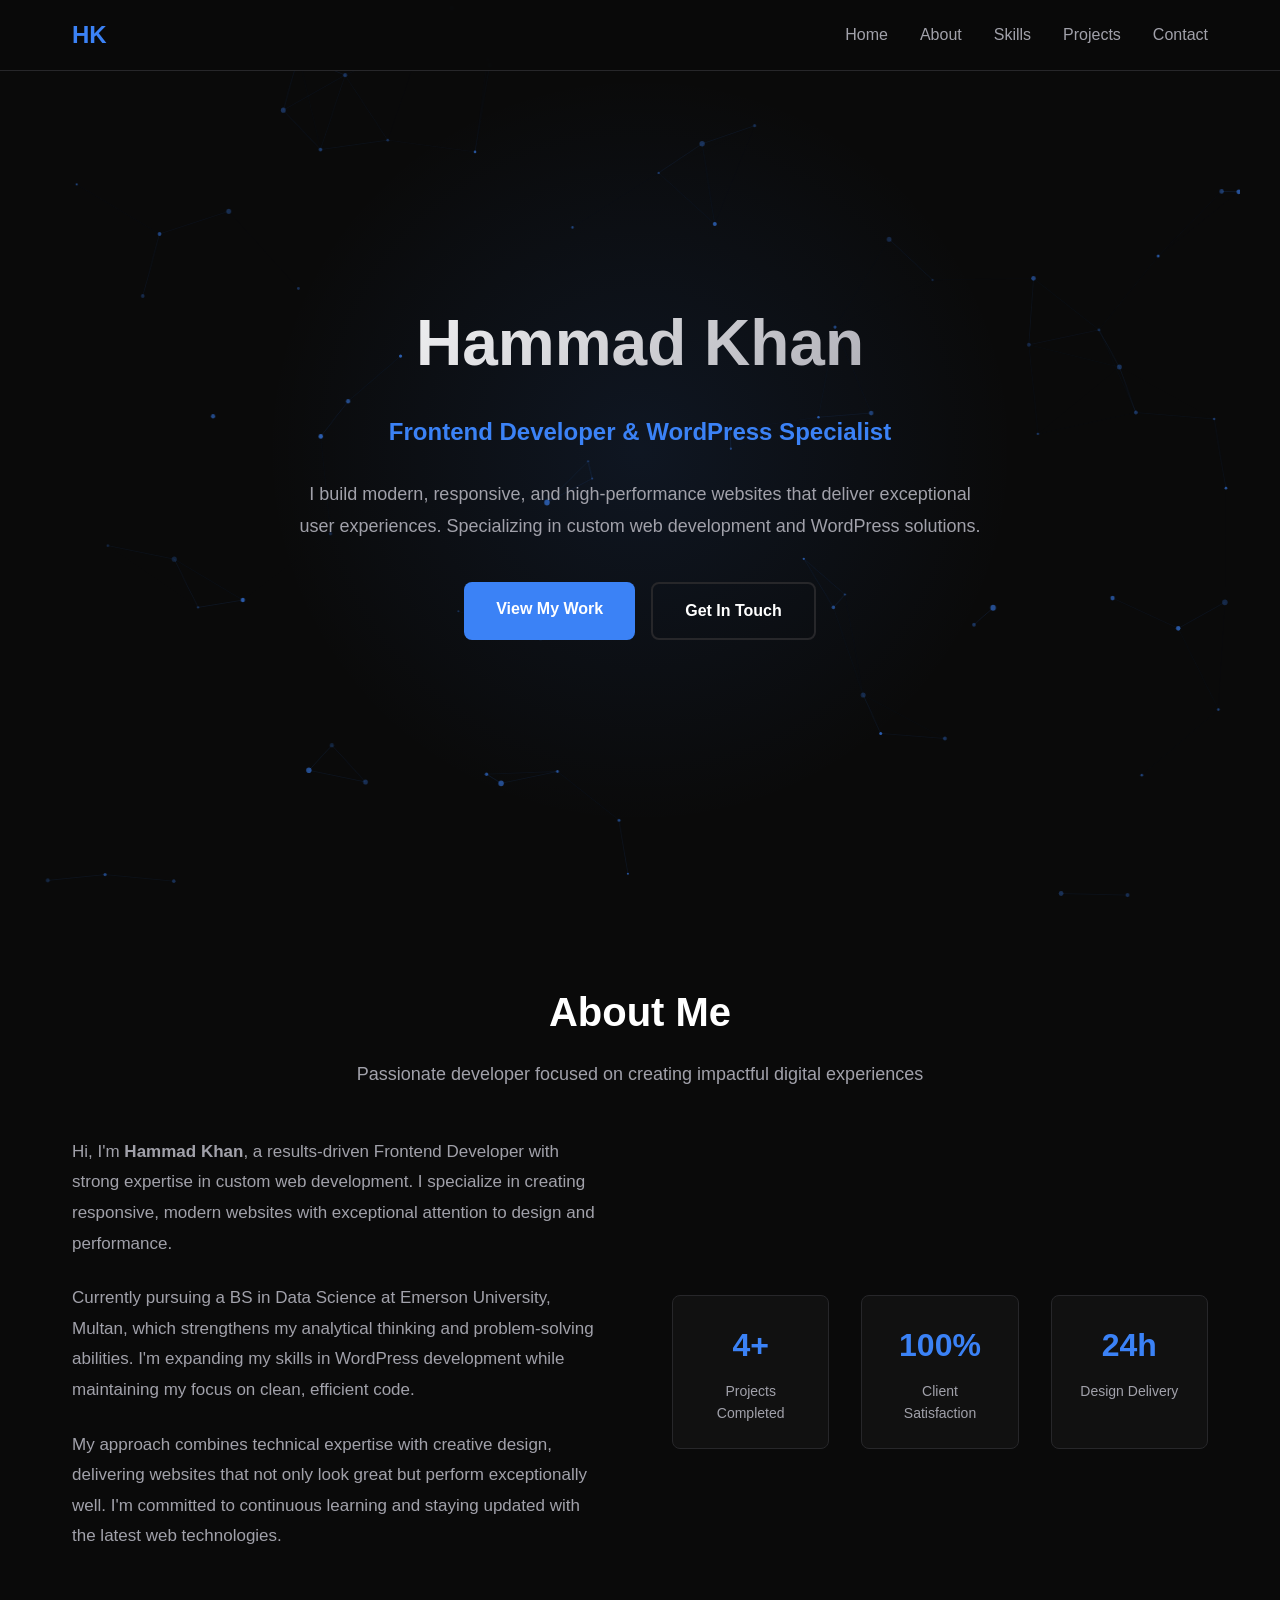
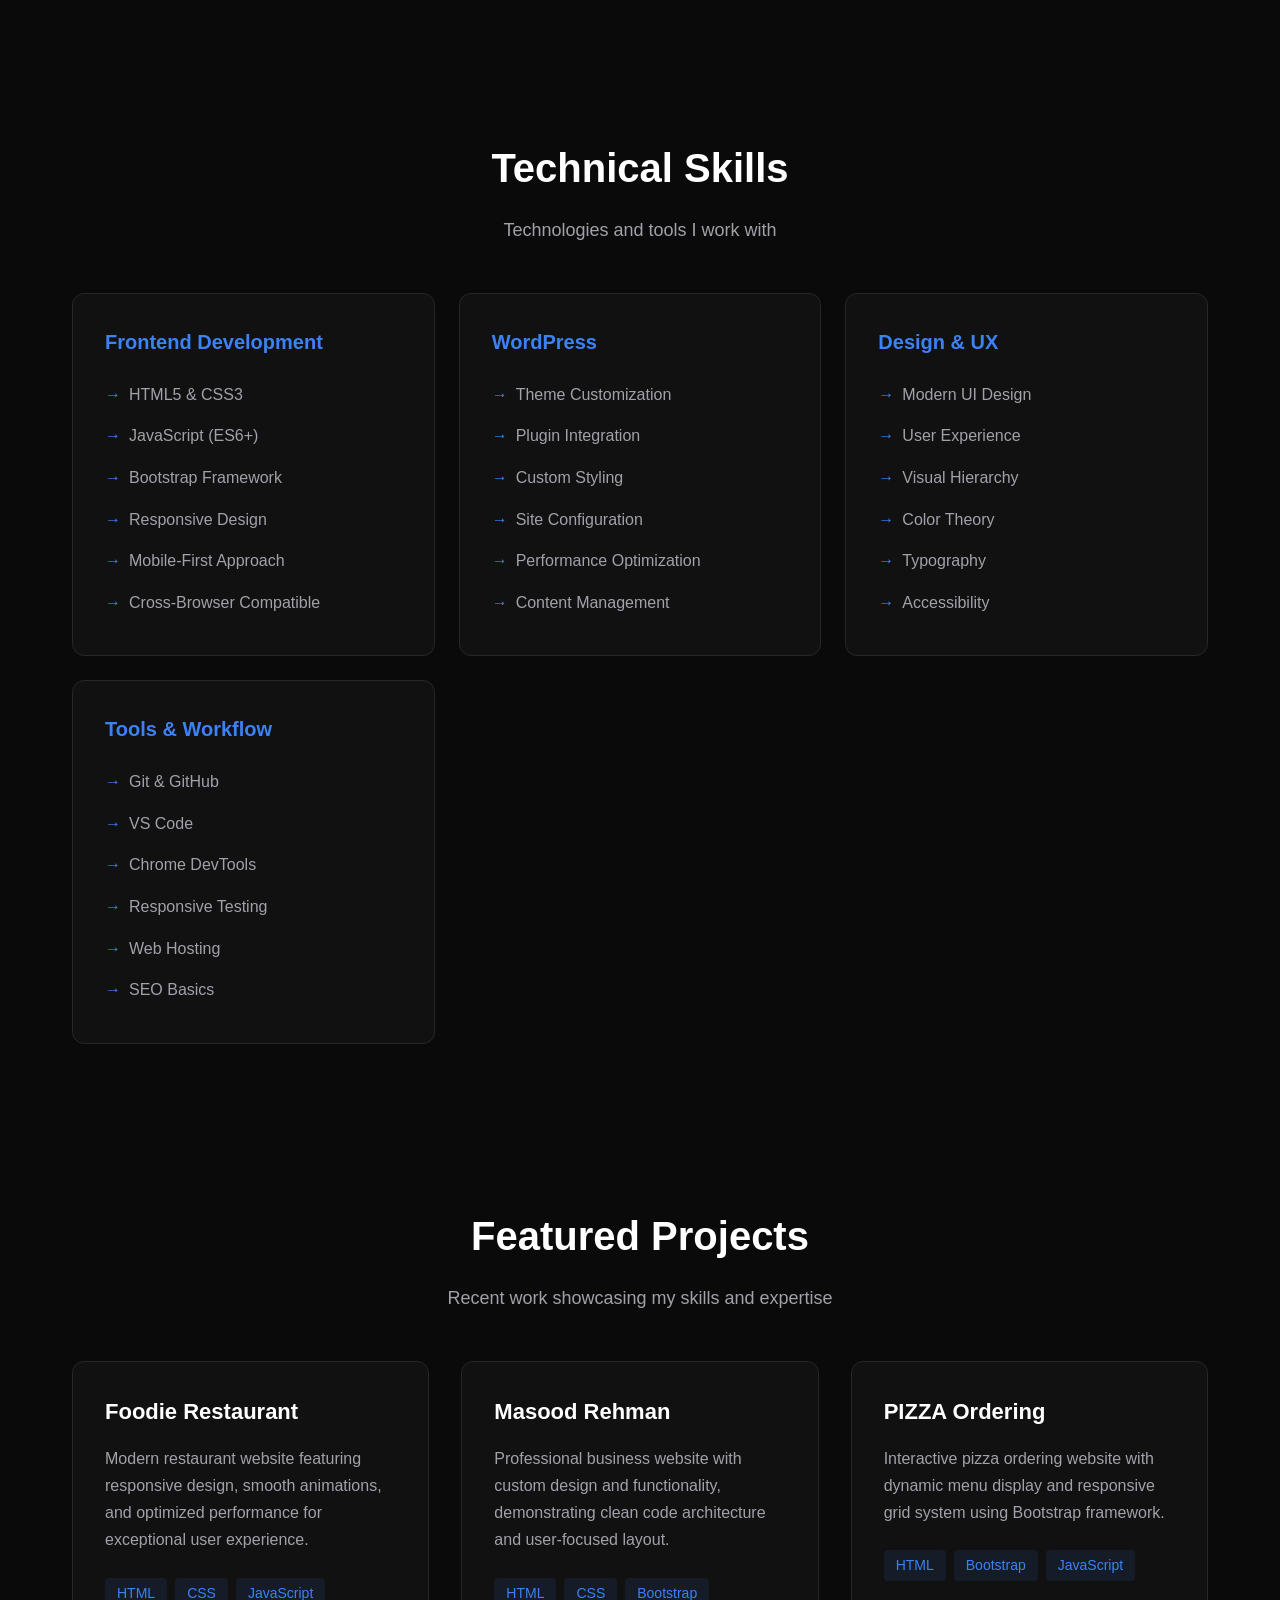
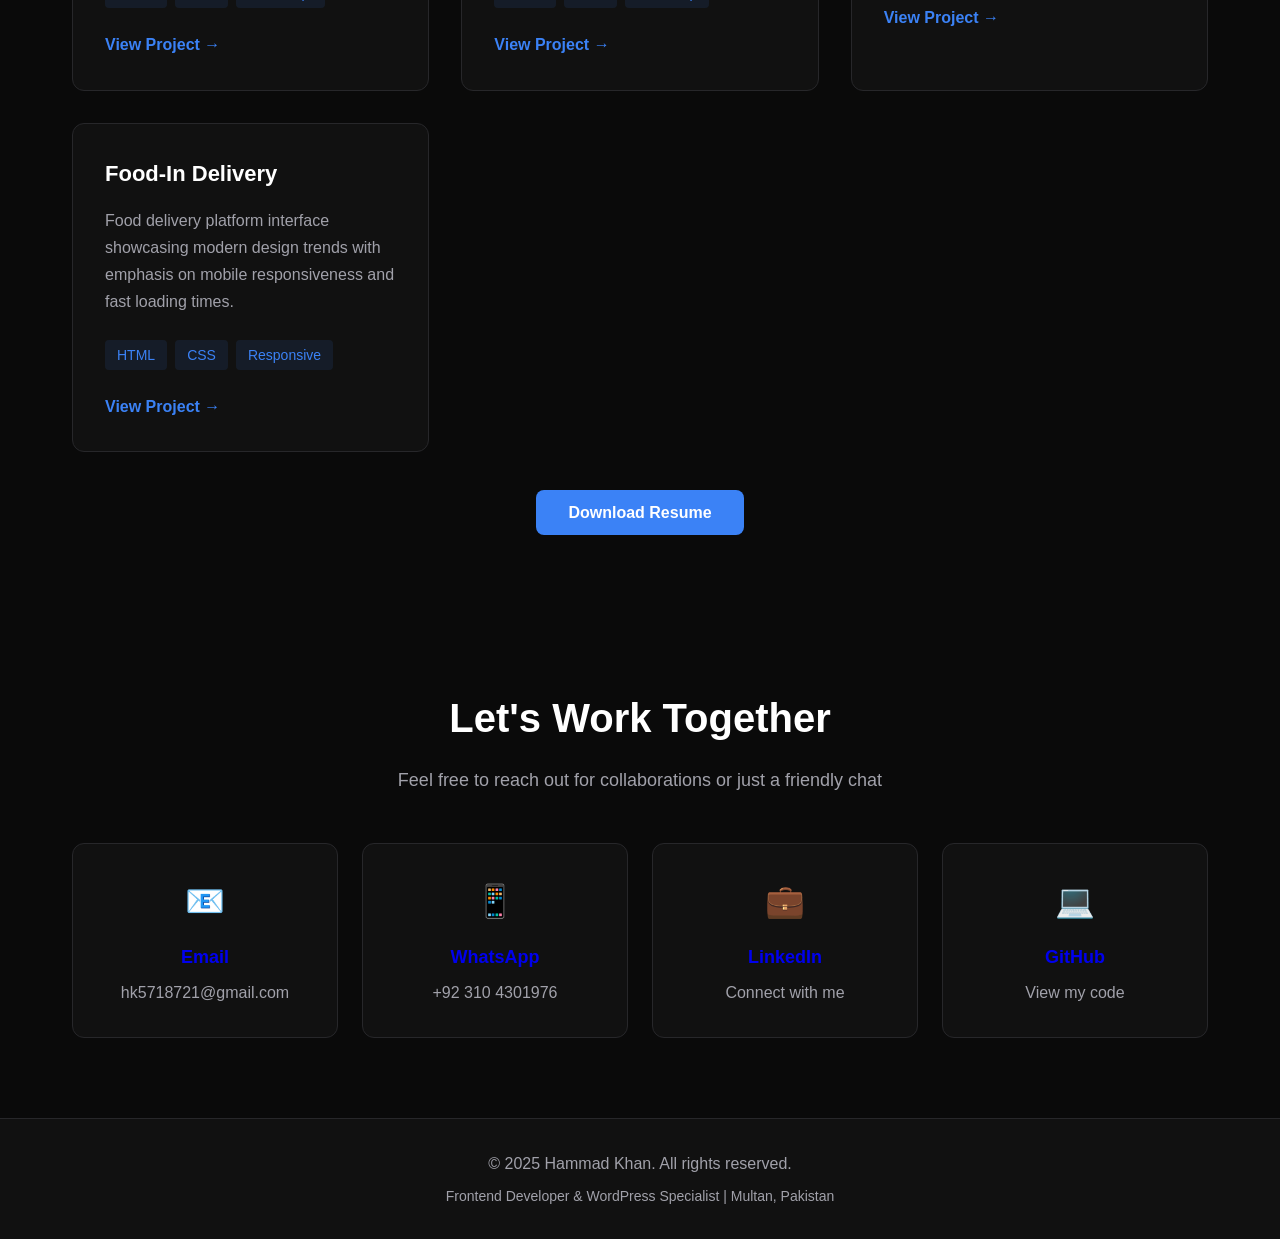
==== index.html @ 260583f4 "Add files via upload" ====
<!DOCTYPE html>
<html lang="en">
<head>
    <meta charset="UTF-8">
    <meta name="viewport" content="width=device-width, initial-scale=1.0">
    <title>Hammad Khan - Frontend Developer & WordPress Specialist</title>
    <style>
        * {
            margin: 0;
            padding: 0;
            box-sizing: border-box;
        }

        :root {
            --bg-dark: #0a0a0a;
            --bg-card: #111111;
            --bg-hover: #1a1a1a;
            --accent: #3b82f6;
            --accent-hover: #2563eb;
            --text-primary: #ffffff;
            --text-secondary: #a1a1aa;
            --border: #27272a;
        }

        body {
            font-family: -apple-system, BlinkMacSystemFont, 'Segoe UI', Roboto, 'Helvetica Neue', Arial, sans-serif;
            background: var(--bg-dark);
            color: var(--text-primary);
            line-height: 1.6;
            overflow-x: hidden;
        }

        /* Navigation */
        nav {
            position: fixed;
            top: 0;
            width: 100%;
            background: rgba(10, 10, 10, 0.95);
            backdrop-filter: blur(10px);
            border-bottom: 1px solid var(--border);
            padding: 1rem 0;
            z-index: 1000;
        }

        nav .container {
            max-width: 1200px;
            margin: 0 auto;
            padding: 0 2rem;
            display: flex;
            justify-content: space-between;
            align-items: center;
        }

        nav .logo {
            font-size: 1.5rem;
            font-weight: 700;
            color: var(--accent);
        }

        nav ul {
            display: flex;
            list-style: none;
            gap: 2rem;
        }

        nav ul li a {
            color: var(--text-secondary);
            text-decoration: none;
            font-weight: 500;
            transition: color 0.3s;
        }

        nav ul li a:hover {
            color: var(--text-primary);
        }

        .mobile-menu {
            display: none;
            font-size: 1.5rem;
            cursor: pointer;
            color: var(--text-primary);
        }

        /* Hero Section */
        .hero {
            min-height: 100vh;
            display: flex;
            align-items: center;
            justify-content: center;
            padding: 6rem 2rem 4rem;
            position: relative;
            overflow: hidden;
        }

        .hero::before {
            content: '';
            position: absolute;
            top: 0;
            left: 0;
            width: 100%;
            height: 100%;
            background: radial-gradient(circle at 50% 50%, rgba(59, 130, 246, 0.1) 0%, transparent 50%);
            pointer-events: none;
        }

        /* Particles Canvas */
        #particles-canvas {
            position: absolute;
            top: 0;
            left: 0;
            width: 100%;
            height: 100%;
            pointer-events: none;
        }

        .hero-content {
            max-width: 1200px;
            margin: 0 auto;
            text-align: center;
            position: relative;
            z-index: 1;
        }

        .hero h1 {
            font-size: 4rem;
            font-weight: 700;
            margin-bottom: 1rem;
            background: linear-gradient(135deg, #ffffff 0%, #a1a1aa 100%);
            -webkit-background-clip: text;
            -webkit-text-fill-color: transparent;
            background-clip: text;
        }

        .hero .title {
            font-size: 1.5rem;
            color: var(--accent);
            margin-bottom: 1.5rem;
            font-weight: 600;
        }

        .hero p {
            font-size: 1.125rem;
            color: var(--text-secondary);
            max-width: 700px;
            margin: 0 auto 2.5rem;
            line-height: 1.8;
        }

        .cta-buttons {
            display: flex;
            gap: 1rem;
            justify-content: center;
            flex-wrap: wrap;
        }

        .btn {
            padding: 0.875rem 2rem;
            border-radius: 0.5rem;
            font-weight: 600;
            text-decoration: none;
            transition: all 0.3s;
            cursor: pointer;
            border: none;
            font-size: 1rem;
        }

        .btn-primary {
            background: var(--accent);
            color: white;
        }

        .btn-primary:hover {
            background: var(--accent-hover);
            transform: translateY(-2px);
        }

        .btn-secondary {
            background: transparent;
            color: var(--text-primary);
            border: 2px solid var(--border);
        }

        .btn-secondary:hover {
            border-color: var(--accent);
            color: var(--accent);
        }

        /* Section Styles */
        section {
            padding: 5rem 2rem;
            max-width: 1200px;
            margin: 0 auto;
        }

        .section-title {
            font-size: 2.5rem;
            font-weight: 700;
            margin-bottom: 1rem;
            text-align: center;
        }

        .section-subtitle {
            color: var(--text-secondary);
            text-align: center;
            margin-bottom: 3rem;
            font-size: 1.125rem;
        }

        /* About Section */
        .about-content {
            display: grid;
            grid-template-columns: 1fr 1fr;
            gap: 4rem;
            align-items: center;
        }

        .about-text p {
            color: var(--text-secondary);
            margin-bottom: 1.5rem;
            font-size: 1.0625rem;
            line-height: 1.8;
        }

        .stats {
            display: grid;
            grid-template-columns: repeat(3, 1fr);
            gap: 2rem;
            margin-top: 2rem;
        }

        .stat-item {
            text-align: center;
            padding: 1.5rem;
            background: var(--bg-card);
            border: 1px solid var(--border);
            border-radius: 0.5rem;
        }

        .stat-item h3 {
            font-size: 2rem;
            color: var(--accent);
            margin-bottom: 0.5rem;
        }

        .stat-item p {
            color: var(--text-secondary);
            font-size: 0.875rem;
        }

        /* Skills Section */
        .skills-grid {
            display: grid;
            grid-template-columns: repeat(auto-fit, minmax(280px, 1fr));
            gap: 1.5rem;
        }

        .skill-card {
            background: var(--bg-card);
            border: 1px solid var(--border);
            border-radius: 0.75rem;
            padding: 2rem;
            transition: all 0.3s;
        }

        .skill-card:hover {
            border-color: var(--accent);
            transform: translateY(-5px);
        }

        .skill-card h3 {
            font-size: 1.25rem;
            margin-bottom: 1rem;
            color: var(--accent);
        }

        .skill-card ul {
            list-style: none;
        }

        .skill-card ul li {
            color: var(--text-secondary);
            padding: 0.5rem 0;
            padding-left: 1.5rem;
            position: relative;
        }

        .skill-card ul li::before {
            content: "→";
            position: absolute;
            left: 0;
            color: var(--accent);
        }

        /* Projects Section */
        .projects-grid {
            display: grid;
            grid-template-columns: repeat(auto-fit, minmax(320px, 1fr));
            gap: 2rem;
        }

        .project-card {
            background: var(--bg-card);
            border: 1px solid var(--border);
            border-radius: 0.75rem;
            overflow: hidden;
            transition: all 0.3s;
        }

        .project-card:hover {
            border-color: var(--accent);
            transform: translateY(-5px);
        }

        .project-content {
            padding: 2rem;
        }

        .project-card h3 {
            font-size: 1.375rem;
            margin-bottom: 1rem;
            color: var(--text-primary);
        }

        .project-card p {
            color: var(--text-secondary);
            margin-bottom: 1.5rem;
            line-height: 1.7;
        }

        .project-tags {
            display: flex;
            flex-wrap: wrap;
            gap: 0.5rem;
            margin-bottom: 1.5rem;
        }

        .tag {
            background: rgba(59, 130, 246, 0.1);
            color: var(--accent);
            padding: 0.25rem 0.75rem;
            border-radius: 0.25rem;
            font-size: 0.875rem;
        }

        .project-link {
            display: inline-flex;
            align-items: center;
            gap: 0.5rem;
            color: var(--accent);
            text-decoration: none;
            font-weight: 600;
            transition: gap 0.3s;
        }

        .project-link:hover {
            gap: 0.75rem;
        }

        /* Contact Section */
        .contact-grid {
            display: grid;
            grid-template-columns: repeat(auto-fit, minmax(250px, 1fr));
            gap: 1.5rem;
            margin-top: 3rem;
        }

        .contact-card {
            background: var(--bg-card);
            border: 1px solid var(--border);
            border-radius: 0.75rem;
            padding: 2rem;
            text-align: center;
            transition: all 0.3s;
        }

        .contact-card:hover {
            border-color: var(--accent);
            transform: translateY(-5px);
        }

        .contact-icon {
            font-size: 2rem;
            margin-bottom: 1rem;
        }

        .contact-card h3 {
            font-size: 1.125rem;
            margin-bottom: 0.5rem;
        }

        .contact-card a {
            color: var(--text-secondary);
            text-decoration: none;
            transition: color 0.3s;
        }

        .contact-card a:hover {
            color: var(--accent);
        }

        /* Footer */
        footer {
            background: var(--bg-card);
            border-top: 1px solid var(--border);
            padding: 2rem;
            text-align: center;
            color: var(--text-secondary);
        }

        /* Responsive */
        @media (max-width: 768px) {
            .hero h1 {
                font-size: 2.5rem;
            }

            .hero .title {
                font-size: 1.25rem;
            }

            .hero p {
                font-size: 1rem;
            }

            nav ul {
                display: none;
            }

            .mobile-menu {
                display: block;
            }

            nav ul.show {
                display: flex;
                flex-direction: column;
                position: absolute;
                top: 100%;
                left: 0;
                width: 100%;
                background: var(--bg-card);
                border-bottom: 1px solid var(--border);
                padding: 1rem 0;
            }

            .about-content {
                grid-template-columns: 1fr;
            }

            .stats {
                grid-template-columns: 1fr;
            }

            .section-title {
                font-size: 2rem;
            }
        }

        /* Scroll animations */
        .fade-in {
            opacity: 0;
            transform: translateY(20px);
            transition: all 0.6s ease-out;
        }

        .fade-in.visible {
            opacity: 1;
            transform: translateY(0);
        }
    </style>
</head>
<body>
    <!-- Navigation -->
    <nav>
        <div class="container">
            <div class="logo">HK</div>
            <ul id="navMenu">
                <li><a href="#home">Home</a></li>
                <li><a href="#about">About</a></li>
                <li><a href="#skills">Skills</a></li>
                <li><a href="#projects">Projects</a></li>
                <li><a href="#contact">Contact</a></li>
            </ul>
            <div class="mobile-menu" onclick="toggleMenu()">☰</div>
        </div>
    </nav>

    <!-- Hero Section -->
    <section class="hero" id="home">
        <canvas id="particles-canvas"></canvas>
        <div class="hero-content">
            <h1>Hammad Khan</h1>
            <p class="title">Frontend Developer & WordPress Specialist</p>
            <p>
                I build modern, responsive, and high-performance websites that deliver 
                exceptional user experiences. Specializing in custom web development 
                and WordPress solutions.
            </p>
            <div class="cta-buttons">
                <a href="#projects" class="btn btn-primary">View My Work</a>
                <a href="#contact" class="btn btn-secondary">Get In Touch</a>
            </div>
        </div>
    </section>

    <!-- About Section -->
    <section id="about">
        <h2 class="section-title">About Me</h2>
        <p class="section-subtitle">Passionate developer focused on creating impactful digital experiences</p>
        
        <div class="about-content fade-in">
            <div class="about-text">
                <p>
                    Hi, I'm <strong>Hammad Khan</strong>, a results-driven Frontend Developer with 
                    strong expertise in custom web development. I specialize in creating responsive, 
                    modern websites with exceptional attention to design and performance.
                </p>
                <p>
                    Currently pursuing a BS in Data Science at Emerson University, Multan, which 
                    strengthens my analytical thinking and problem-solving abilities. I'm expanding 
                    my skills in WordPress development while maintaining my focus on clean, efficient code.
                </p>
                <p>
                    My approach combines technical expertise with creative design, delivering websites 
                    that not only look great but perform exceptionally well. I'm committed to continuous 
                    learning and staying updated with the latest web technologies.
                </p>
            </div>
            <div class="stats">
                <div class="stat-item">
                    <h3>4+</h3>
                    <p>Projects Completed</p>
                </div>
                <div class="stat-item">
                    <h3>100%</h3>
                    <p>Client Satisfaction</p>
                </div>
                <div class="stat-item">
                    <h3>24h</h3>
                    <p>Design Delivery</p>
                </div>
            </div>
        </div>
    </section>

    <!-- Skills Section -->
    <section id="skills">
        <h2 class="section-title">Technical Skills</h2>
        <p class="section-subtitle">Technologies and tools I work with</p>
        
        <div class="skills-grid fade-in">
            <div class="skill-card">
                <h3>Frontend Development</h3>
                <ul>
                    <li>HTML5 & CSS3</li>
                    <li>JavaScript (ES6+)</li>
                    <li>Bootstrap Framework</li>
                    <li>Responsive Design</li>
                    <li>Mobile-First Approach</li>
                    <li>Cross-Browser Compatible</li>
                </ul>
            </div>

            <div class="skill-card">
                <h3>WordPress</h3>
                <ul>
                    <li>Theme Customization</li>
                    <li>Plugin Integration</li>
                    <li>Custom Styling</li>
                    <li>Site Configuration</li>
                    <li>Performance Optimization</li>
                    <li>Content Management</li>
                </ul>
            </div>

            <div class="skill-card">
                <h3>Design & UX</h3>
                <ul>
                    <li>Modern UI Design</li>
                    <li>User Experience</li>
                    <li>Visual Hierarchy</li>
                    <li>Color Theory</li>
                    <li>Typography</li>
                    <li>Accessibility</li>
                </ul>
            </div>

            <div class="skill-card">
                <h3>Tools & Workflow</h3>
                <ul>
                    <li>Git & GitHub</li>
                    <li>VS Code</li>
                    <li>Chrome DevTools</li>
                    <li>Responsive Testing</li>
                    <li>Web Hosting</li>
                    <li>SEO Basics</li>
                </ul>
            </div>
        </div>
    </section>

    <!-- Projects Section -->
    <section id="projects">
        <h2 class="section-title">Featured Projects</h2>
        <p class="section-subtitle">Recent work showcasing my skills and expertise</p>
        
        <div class="projects-grid fade-in">
            <div class="project-card">
                <div class="project-content">
                    <h3>Foodie Restaurant</h3>
                    <p>
                        Modern restaurant website featuring responsive design, smooth animations, 
                        and optimized performance for exceptional user experience.
                    </p>
                    <div class="project-tags">
                        <span class="tag">HTML</span>
                        <span class="tag">CSS</span>
                        <span class="tag">JavaScript</span>
                    </div>
                    <a href="https://hammadkhan-hub.github.io/Foodie/" target="_blank" class="project-link">
                        View Project →
                    </a>
                </div>
            </div>

            <div class="project-card">
                <div class="project-content">
                    <h3>Masood Rehman</h3>
                    <p>
                        Professional business website with custom design and functionality, 
                        demonstrating clean code architecture and user-focused layout.
                    </p>
                    <div class="project-tags">
                        <span class="tag">HTML</span>
                        <span class="tag">CSS</span>
                        <span class="tag">Bootstrap</span>
                    </div>
                    <a href="http://masoodrehman.site/" target="_blank" class="project-link">
                        View Project →
                    </a>
                </div>
            </div>

            <div class="project-card">
                <div class="project-content">
                    <h3>PIZZA Ordering</h3>
                    <p>
                        Interactive pizza ordering website with dynamic menu display and 
                        responsive grid system using Bootstrap framework.
                    </p>
                    <div class="project-tags">
                        <span class="tag">HTML</span>
                        <span class="tag">Bootstrap</span>
                        <span class="tag">JavaScript</span>
                    </div>
                    <a href="https://hammadkhan-hub.github.io/PIZZA/" target="_blank" class="project-link">
                        View Project →
                    </a>
                </div>
            </div>

            <div class="project-card">
                <div class="project-content">
                    <h3>Food-In Delivery</h3>
                    <p>
                        Food delivery platform interface showcasing modern design trends with 
                        emphasis on mobile responsiveness and fast loading times.
                    </p>
                    <div class="project-tags">
                        <span class="tag">HTML</span>
                        <span class="tag">CSS</span>
                        <span class="tag">Responsive</span>
                    </div>
                    <a href="https://hammadkhan-hub.github.io/Food-In/" target="_blank" class="project-link">
                        View Project →
                    </a>
                </div>
            </div>
        </div>

        <div style="text-align: center; margin-top: 3rem;">
            <a href="RESUME (1).pdf" download class="btn btn-primary">Download Resume</a>
        </div>
    </section>

    <!-- Contact Section -->
    <section id="contact">
        <h2 class="section-title">Let's Work Together</h2>
        <p class="section-subtitle">Feel free to reach out for collaborations or just a friendly chat</p>
        
        <div class="contact-grid fade-in">
            <a href="https://mail.google.com/mail/?view=cm&fs=1&to=hk5718721@gmail.com" target="_blank" style="text-decoration: none;">
                <div class="contact-card">
                    <div class="contact-icon">📧</div>
                    <h3>Email</h3>
                    <span style="color: var(--text-secondary);">hk5718721@gmail.com</span>
                </div>
            </a>

            <a href="https://wa.me/923104301976" target="_blank" style="text-decoration: none;">
                <div class="contact-card">
                    <div class="contact-icon">📱</div>
                    <h3>WhatsApp</h3>
                    <span style="color: var(--text-secondary);">+92 310 4301976</span>
                </div>
            </a>

            <a href="https://www.linkedin.com/in/hammad-khan-9062792b7/" target="_blank" style="text-decoration: none;">
                <div class="contact-card">
                    <div class="contact-icon">💼</div>
                    <h3>LinkedIn</h3>
                    <span style="color: var(--text-secondary);">Connect with me</span>
                </div>
            </a>

            <a href="https://github.com/HammadKhan-hub" target="_blank" style="text-decoration: none;">
                <div class="contact-card">
                    <div class="contact-icon">💻</div>
                    <h3>GitHub</h3>
                    <span style="color: var(--text-secondary);">View my code</span>
                </div>
            </a>
        </div>
    </section>

    <!-- Footer -->
    <footer>
        <p>&copy; 2025 Hammad Khan. All rights reserved.</p>
        <p style="margin-top: 0.5rem; font-size: 0.875rem;">
            Frontend Developer & WordPress Specialist | Multan, Pakistan
        </p>
    </footer>

    <script>
        // Particle System
        const canvas = document.getElementById('particles-canvas');
        const ctx = canvas.getContext('2d');
        
        canvas.width = window.innerWidth;
        canvas.height = window.innerHeight;

        let particles = [];
        const particleCount = 80;

        class Particle {
            constructor() {
                this.x = Math.random() * canvas.width;
                this.y = Math.random() * canvas.height;
                this.size = Math.random() * 2 + 1;
                this.speedX = (Math.random() - 0.5) * 0.5;
                this.speedY = (Math.random() - 0.5) * 0.5;
                this.opacity = Math.random() * 0.5 + 0.2;
            }

            update() {
                this.x += this.speedX;
                this.y += this.speedY;

                if (this.x > canvas.width) this.x = 0;
                if (this.x < 0) this.x = canvas.width;
                if (this.y > canvas.height) this.y = 0;
                if (this.y < 0) this.y = canvas.height;
            }

            draw() {
                ctx.fillStyle = `rgba(59, 130, 246, ${this.opacity})`;
                ctx.beginPath();
                ctx.arc(this.x, this.y, this.size, 0, Math.PI * 2);
                ctx.fill();
            }
        }

        function init() {
            particles = [];
            for (let i = 0; i < particleCount; i++) {
                particles.push(new Particle());
            }
        }

        function connectParticles() {
            for (let i = 0; i < particles.length; i++) {
                for (let j = i + 1; j < particles.length; j++) {
                    const dx = particles[i].x - particles[j].x;
                    const dy = particles[i].y - particles[j].y;
                    const distance = Math.sqrt(dx * dx + dy * dy);

                    if (distance < 120) {
                        ctx.strokeStyle = `rgba(59, 130, 246, ${0.15 * (1 - distance / 120)})`;
                        ctx.lineWidth = 1;
                        ctx.beginPath();
                        ctx.moveTo(particles[i].x, particles[i].y);
                        ctx.lineTo(particles[j].x, particles[j].y);
                        ctx.stroke();
                    }
                }
            }
        }

        function animate() {
            ctx.clearRect(0, 0, canvas.width, canvas.height);
            
            particles.forEach(particle => {
                particle.update();
                particle.draw();
            });

            connectParticles();
            requestAnimationFrame(animate);
        }

        init();
        animate();

        window.addEventListener('resize', () => {
            canvas.width = window.innerWidth;
            canvas.height = window.innerHeight;
            init();
        });

        // Mobile menu toggle
        function toggleMenu() {
            document.getElementById('navMenu').classList.toggle('show');
        }

        // Smooth scroll
        document.querySelectorAll('a[href^="#"]').forEach(anchor => {
            anchor.addEventListener('click', function (e) {
                e.preventDefault();
                const target = document.querySelector(this.getAttribute('href'));
                if (target) {
                    target.scrollIntoView({ behavior: 'smooth', block: 'start' });
                    document.getElementById('navMenu').classList.remove('show');
                }
            });
        });

        // Scroll animations
        const observerOptions = {
            threshold: 0.1,
            rootMargin: '0px 0px -50px 0px'
        };

        const observer = new IntersectionObserver((entries) => {
            entries.forEach(entry => {
                if (entry.isIntersecting) {
                    entry.target.classList.add('visible');
                }
            });
        }, observerOptions);

        document.querySelectorAll('.fade-in').forEach(el => observer.observe(el));

        // Active nav link
        window.addEventListener('scroll', () => {
            let current = '';
            const sections = document.querySelectorAll('section');
            
            sections.forEach(section => {
                const sectionTop = section.offsetTop;
                if (scrollY >= sectionTop - 100) {
                    current = section.getAttribute('id');
                }
            });

            document.querySelectorAll('nav a').forEach(link => {
                link.classList.remove('active');
                if (link.getAttribute('href') === `#${current}`) {
                    link.classList.add('active');
                }
            });
        });
    </script>
</body>
</html>
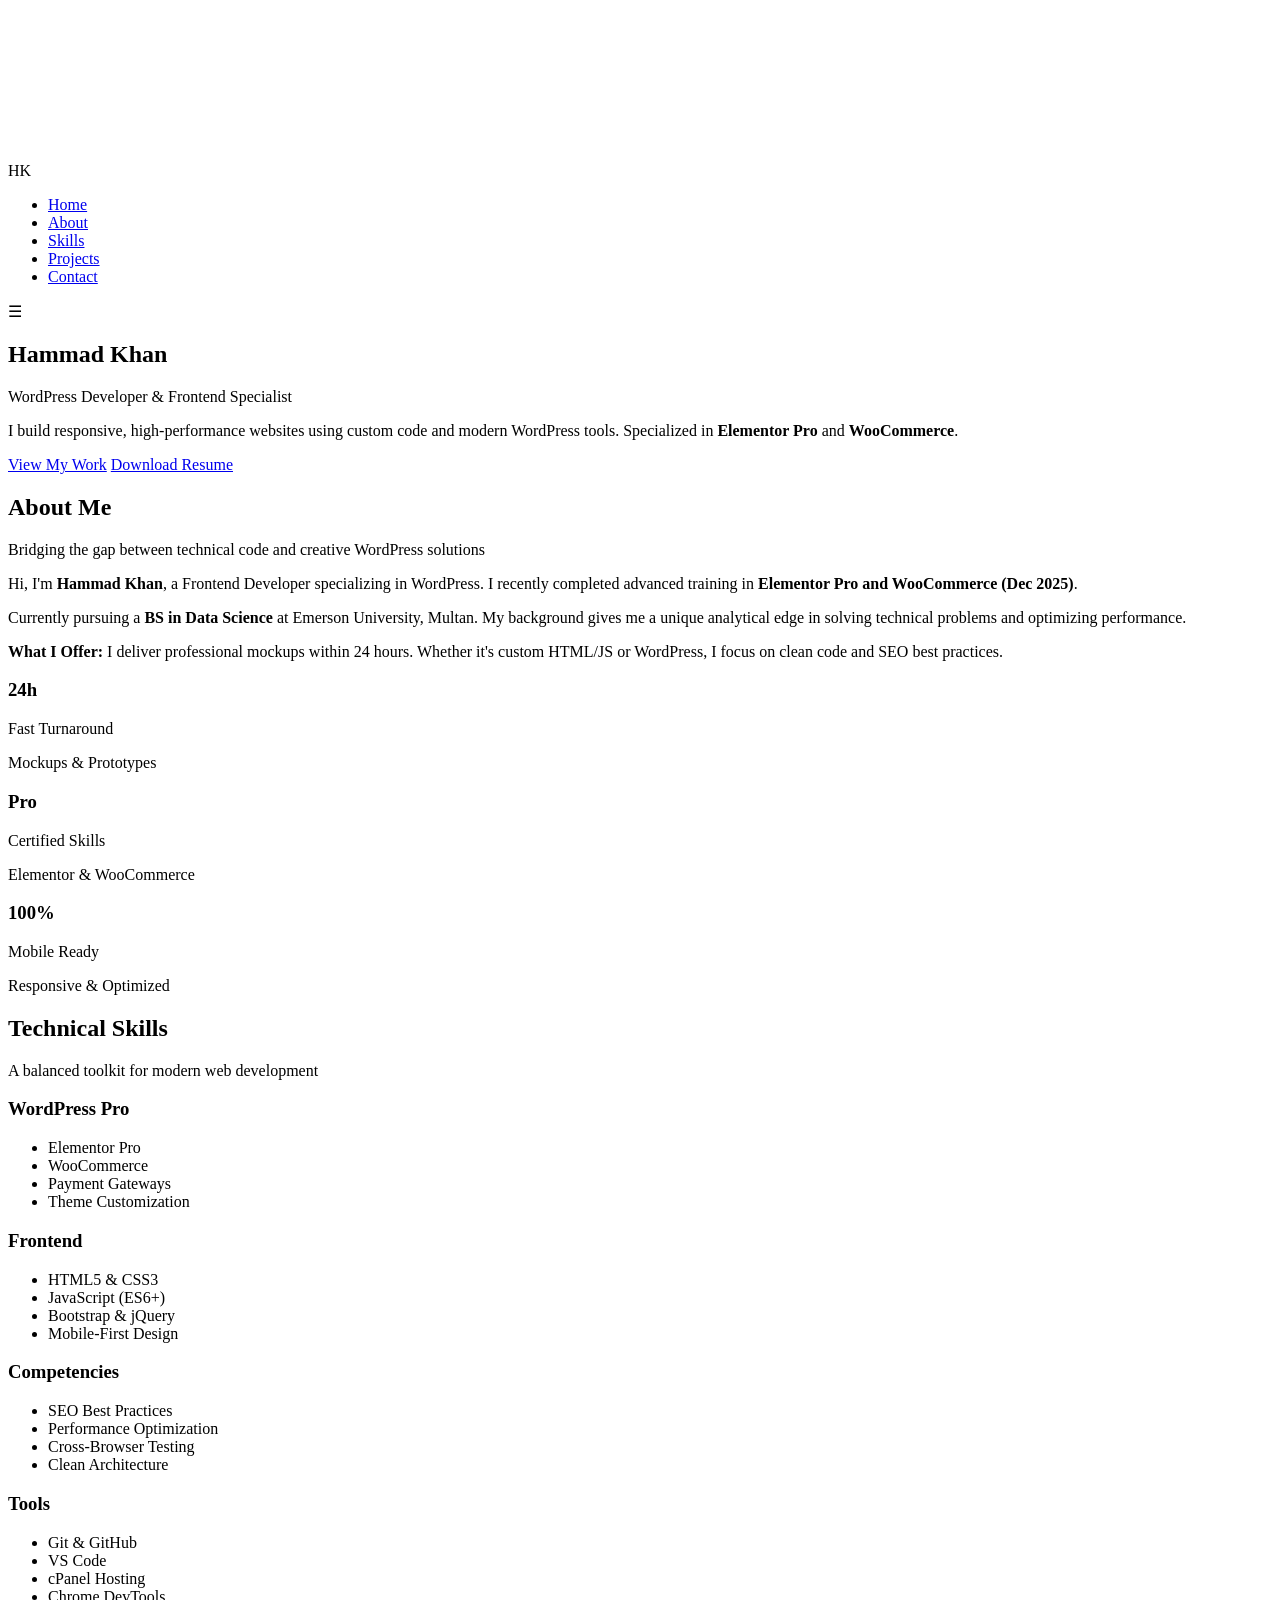
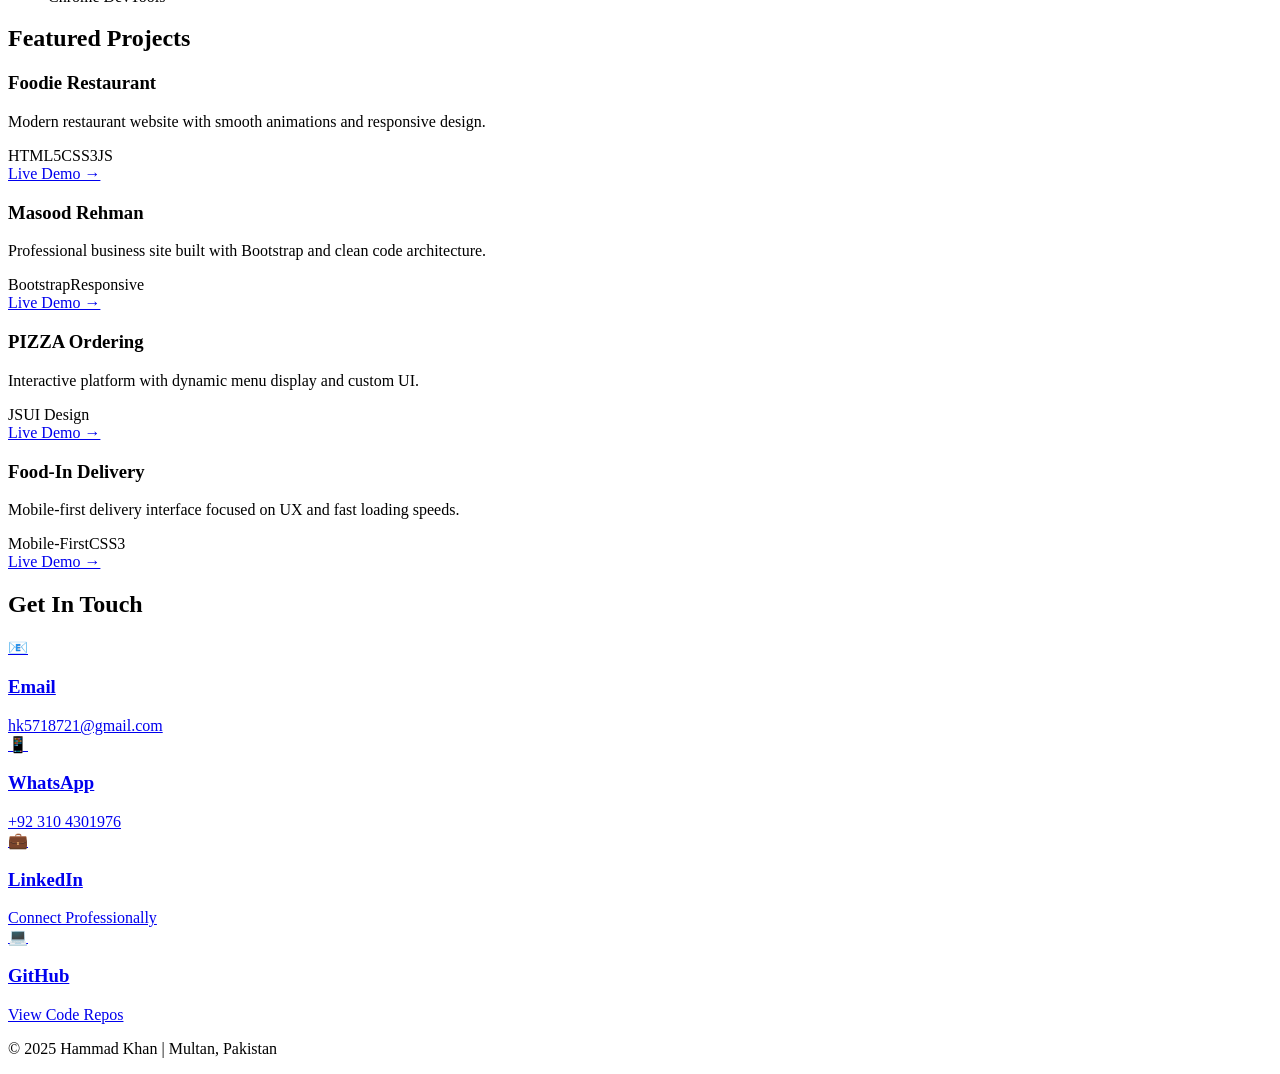
==== commit 249aacf4: "Update index.html" ====
--- a/index.html
+++ b/index.html
@@ -3,472 +3,12 @@
 <head>
     <meta charset="UTF-8">
     <meta name="viewport" content="width=device-width, initial-scale=1.0">
-    <title>Hammad Khan - Frontend Developer & WordPress Specialist</title>
-    <style>
-        * {
-            margin: 0;
-            padding: 0;
-            box-sizing: border-box;
-        }
-
-        :root {
-            --bg-dark: #0a0a0a;
-            --bg-card: #111111;
-            --bg-hover: #1a1a1a;
-            --accent: #3b82f6;
-            --accent-hover: #2563eb;
-            --text-primary: #ffffff;
-            --text-secondary: #a1a1aa;
-            --border: #27272a;
-        }
-
-        body {
-            font-family: -apple-system, BlinkMacSystemFont, 'Segoe UI', Roboto, 'Helvetica Neue', Arial, sans-serif;
-            background: var(--bg-dark);
-            color: var(--text-primary);
-            line-height: 1.6;
-            overflow-x: hidden;
-        }
-
-        /* Navigation */
-        nav {
-            position: fixed;
-            top: 0;
-            width: 100%;
-            background: rgba(10, 10, 10, 0.95);
-            backdrop-filter: blur(10px);
-            border-bottom: 1px solid var(--border);
-            padding: 1rem 0;
-            z-index: 1000;
-        }
-
-        nav .container {
-            max-width: 1200px;
-            margin: 0 auto;
-            padding: 0 2rem;
-            display: flex;
-            justify-content: space-between;
-            align-items: center;
-        }
-
-        nav .logo {
-            font-size: 1.5rem;
-            font-weight: 700;
-            color: var(--accent);
-        }
-
-        nav ul {
-            display: flex;
-            list-style: none;
-            gap: 2rem;
-        }
-
-        nav ul li a {
-            color: var(--text-secondary);
-            text-decoration: none;
-            font-weight: 500;
-            transition: color 0.3s;
-        }
-
-        nav ul li a:hover {
-            color: var(--text-primary);
-        }
-
-        .mobile-menu {
-            display: none;
-            font-size: 1.5rem;
-            cursor: pointer;
-            color: var(--text-primary);
-        }
-
-        /* Hero Section */
-        .hero {
-            min-height: 100vh;
-            display: flex;
-            align-items: center;
-            justify-content: center;
-            padding: 6rem 2rem 4rem;
-            position: relative;
-            overflow: hidden;
-        }
-
-        .hero::before {
-            content: '';
-            position: absolute;
-            top: 0;
-            left: 0;
-            width: 100%;
-            height: 100%;
-            background: radial-gradient(circle at 50% 50%, rgba(59, 130, 246, 0.1) 0%, transparent 50%);
-            pointer-events: none;
-        }
-
-        /* Particles Canvas */
-        #particles-canvas {
-            position: absolute;
-            top: 0;
-            left: 0;
-            width: 100%;
-            height: 100%;
-            pointer-events: none;
-        }
-
-        .hero-content {
-            max-width: 1200px;
-            margin: 0 auto;
-            text-align: center;
-            position: relative;
-            z-index: 1;
-        }
-
-        .hero h1 {
-            font-size: 4rem;
-            font-weight: 700;
-            margin-bottom: 1rem;
-            background: linear-gradient(135deg, #ffffff 0%, #a1a1aa 100%);
-            -webkit-background-clip: text;
-            -webkit-text-fill-color: transparent;
-            background-clip: text;
-        }
-
-        .hero .title {
-            font-size: 1.5rem;
-            color: var(--accent);
-            margin-bottom: 1.5rem;
-            font-weight: 600;
-        }
-
-        .hero p {
-            font-size: 1.125rem;
-            color: var(--text-secondary);
-            max-width: 700px;
-            margin: 0 auto 2.5rem;
-            line-height: 1.8;
-        }
-
-        .cta-buttons {
-            display: flex;
-            gap: 1rem;
-            justify-content: center;
-            flex-wrap: wrap;
-        }
-
-        .btn {
-            padding: 0.875rem 2rem;
-            border-radius: 0.5rem;
-            font-weight: 600;
-            text-decoration: none;
-            transition: all 0.3s;
-            cursor: pointer;
-            border: none;
-            font-size: 1rem;
-        }
-
-        .btn-primary {
-            background: var(--accent);
-            color: white;
-        }
-
-        .btn-primary:hover {
-            background: var(--accent-hover);
-            transform: translateY(-2px);
-        }
-
-        .btn-secondary {
-            background: transparent;
-            color: var(--text-primary);
-            border: 2px solid var(--border);
-        }
-
-        .btn-secondary:hover {
-            border-color: var(--accent);
-            color: var(--accent);
-        }
-
-        /* Section Styles */
-        section {
-            padding: 5rem 2rem;
-            max-width: 1200px;
-            margin: 0 auto;
-        }
-
-        .section-title {
-            font-size: 2.5rem;
-            font-weight: 700;
-            margin-bottom: 1rem;
-            text-align: center;
-        }
-
-        .section-subtitle {
-            color: var(--text-secondary);
-            text-align: center;
-            margin-bottom: 3rem;
-            font-size: 1.125rem;
-        }
-
-        /* About Section */
-        .about-content {
-            display: grid;
-            grid-template-columns: 1fr 1fr;
-            gap: 4rem;
-            align-items: center;
-        }
-
-        .about-text p {
-            color: var(--text-secondary);
-            margin-bottom: 1.5rem;
-            font-size: 1.0625rem;
-            line-height: 1.8;
-        }
-
-        .stats {
-            display: grid;
-            grid-template-columns: repeat(3, 1fr);
-            gap: 2rem;
-            margin-top: 2rem;
-        }
-
-        .stat-item {
-            text-align: center;
-            padding: 1.5rem;
-            background: var(--bg-card);
-            border: 1px solid var(--border);
-            border-radius: 0.5rem;
-        }
-
-        .stat-item h3 {
-            font-size: 2rem;
-            color: var(--accent);
-            margin-bottom: 0.5rem;
-        }
-
-        .stat-item p {
-            color: var(--text-secondary);
-            font-size: 0.875rem;
-        }
-
-        /* Skills Section */
-        .skills-grid {
-            display: grid;
-            grid-template-columns: repeat(auto-fit, minmax(280px, 1fr));
-            gap: 1.5rem;
-        }
-
-        .skill-card {
-            background: var(--bg-card);
-            border: 1px solid var(--border);
-            border-radius: 0.75rem;
-            padding: 2rem;
-            transition: all 0.3s;
-        }
-
-        .skill-card:hover {
-            border-color: var(--accent);
-            transform: translateY(-5px);
-        }
-
-        .skill-card h3 {
-            font-size: 1.25rem;
-            margin-bottom: 1rem;
-            color: var(--accent);
-        }
-
-        .skill-card ul {
-            list-style: none;
-        }
-
-        .skill-card ul li {
-            color: var(--text-secondary);
-            padding: 0.5rem 0;
-            padding-left: 1.5rem;
-            position: relative;
-        }
-
-        .skill-card ul li::before {
-            content: "→";
-            position: absolute;
-            left: 0;
-            color: var(--accent);
-        }
-
-        /* Projects Section */
-        .projects-grid {
-            display: grid;
-            grid-template-columns: repeat(auto-fit, minmax(320px, 1fr));
-            gap: 2rem;
-        }
-
-        .project-card {
-            background: var(--bg-card);
-            border: 1px solid var(--border);
-            border-radius: 0.75rem;
-            overflow: hidden;
-            transition: all 0.3s;
-        }
-
-        .project-card:hover {
-            border-color: var(--accent);
-            transform: translateY(-5px);
-        }
-
-        .project-content {
-            padding: 2rem;
-        }
-
-        .project-card h3 {
-            font-size: 1.375rem;
-            margin-bottom: 1rem;
-            color: var(--text-primary);
-        }
-
-        .project-card p {
-            color: var(--text-secondary);
-            margin-bottom: 1.5rem;
-            line-height: 1.7;
-        }
-
-        .project-tags {
-            display: flex;
-            flex-wrap: wrap;
-            gap: 0.5rem;
-            margin-bottom: 1.5rem;
-        }
-
-        .tag {
-            background: rgba(59, 130, 246, 0.1);
-            color: var(--accent);
-            padding: 0.25rem 0.75rem;
-            border-radius: 0.25rem;
-            font-size: 0.875rem;
-        }
-
-        .project-link {
-            display: inline-flex;
-            align-items: center;
-            gap: 0.5rem;
-            color: var(--accent);
-            text-decoration: none;
-            font-weight: 600;
-            transition: gap 0.3s;
-        }
-
-        .project-link:hover {
-            gap: 0.75rem;
-        }
-
-        /* Contact Section */
-        .contact-grid {
-            display: grid;
-            grid-template-columns: repeat(auto-fit, minmax(250px, 1fr));
-            gap: 1.5rem;
-            margin-top: 3rem;
-        }
-
-        .contact-card {
-            background: var(--bg-card);
-            border: 1px solid var(--border);
-            border-radius: 0.75rem;
-            padding: 2rem;
-            text-align: center;
-            transition: all 0.3s;
-        }
-
-        .contact-card:hover {
-            border-color: var(--accent);
-            transform: translateY(-5px);
-        }
-
-        .contact-icon {
-            font-size: 2rem;
-            margin-bottom: 1rem;
-        }
-
-        .contact-card h3 {
-            font-size: 1.125rem;
-            margin-bottom: 0.5rem;
-        }
-
-        .contact-card a {
-            color: var(--text-secondary);
-            text-decoration: none;
-            transition: color 0.3s;
-        }
-
-        .contact-card a:hover {
-            color: var(--accent);
-        }
-
-        /* Footer */
-        footer {
-            background: var(--bg-card);
-            border-top: 1px solid var(--border);
-            padding: 2rem;
-            text-align: center;
-            color: var(--text-secondary);
-        }
-
-        /* Responsive */
-        @media (max-width: 768px) {
-            .hero h1 {
-                font-size: 2.5rem;
-            }
-
-            .hero .title {
-                font-size: 1.25rem;
-            }
-
-            .hero p {
-                font-size: 1rem;
-            }
-
-            nav ul {
-                display: none;
-            }
-
-            .mobile-menu {
-                display: block;
-            }
-
-            nav ul.show {
-                display: flex;
-                flex-direction: column;
-                position: absolute;
-                top: 100%;
-                left: 0;
-                width: 100%;
-                background: var(--bg-card);
-                border-bottom: 1px solid var(--border);
-                padding: 1rem 0;
-            }
-
-            .about-content {
-                grid-template-columns: 1fr;
-            }
-
-            .stats {
-                grid-template-columns: 1fr;
-            }
-
-            .section-title {
-                font-size: 2rem;
-            }
-        }
-
-        /* Scroll animations */
-        .fade-in {
-            opacity: 0;
-            transform: translateY(20px);
-            transition: all 0.6s ease-out;
-        }
-
-        .fade-in.visible {
-            opacity: 1;
-            transform: translateY(0);
-        }
-    </style>
+    <title>Hammad Khan | WordPress Developer & Frontend Specialist</title>
+    <link rel="stylesheet" href="style.css">
 </head>
 <body>
-    <!-- Navigation -->
+    <canvas id="particles-canvas"></canvas>
+
     <nav>
         <div class="container">
             <div class="logo">HK</div>
@@ -483,390 +23,193 @@
         </div>
     </nav>
 
-    <!-- Hero Section -->
     <section class="hero" id="home">
-        <canvas id="particles-canvas"></canvas>
         <div class="hero-content">
             <h1>Hammad Khan</h1>
-            <p class="title">Frontend Developer & WordPress Specialist</p>
+            <p class="title">WordPress Developer & Frontend Specialist</p>
             <p>
-                I build modern, responsive, and high-performance websites that deliver 
-                exceptional user experiences. Specializing in custom web development 
-                and WordPress solutions.
+                I build responsive, high-performance websites using custom code and modern WordPress tools. 
+                Specialized in <strong>Elementor Pro</strong> and <strong>WooCommerce</strong>.
             </p>
             <div class="cta-buttons">
                 <a href="#projects" class="btn btn-primary">View My Work</a>
-                <a href="#contact" class="btn btn-secondary">Get In Touch</a>
-            </div>
-        </div>
-    </section>
-
-    <!-- About Section -->
+                <a href="RESUME (2).pdf" download class="btn btn-secondary">Download Resume</a>
+            </div>
+        </div>
+    </section>
+
     <section id="about">
         <h2 class="section-title">About Me</h2>
-        <p class="section-subtitle">Passionate developer focused on creating impactful digital experiences</p>
+        <p class="section-subtitle">Bridging the gap between technical code and creative WordPress solutions</p>
         
         <div class="about-content fade-in">
             <div class="about-text">
                 <p>
-                    Hi, I'm <strong>Hammad Khan</strong>, a results-driven Frontend Developer with 
-                    strong expertise in custom web development. I specialize in creating responsive, 
-                    modern websites with exceptional attention to design and performance.
+                    Hi, I'm <strong>Hammad Khan</strong>, a Frontend Developer specializing in WordPress. I recently completed advanced training in <strong>Elementor Pro and WooCommerce (Dec 2025)</strong>.
                 </p>
                 <p>
-                    Currently pursuing a BS in Data Science at Emerson University, Multan, which 
-                    strengthens my analytical thinking and problem-solving abilities. I'm expanding 
-                    my skills in WordPress development while maintaining my focus on clean, efficient code.
+                    Currently pursuing a <strong>BS in Data Science</strong> at Emerson University, Multan. My background gives me a unique analytical edge in solving technical problems and optimizing performance.
                 </p>
                 <p>
-                    My approach combines technical expertise with creative design, delivering websites 
-                    that not only look great but perform exceptionally well. I'm committed to continuous 
-                    learning and staying updated with the latest web technologies.
+                    <strong>What I Offer:</strong> I deliver professional mockups within 24 hours. Whether it's custom HTML/JS or WordPress, I focus on clean code and SEO best practices.
                 </p>
             </div>
+
             <div class="stats">
                 <div class="stat-item">
-                    <h3>4+</h3>
-                    <p>Projects Completed</p>
+                    <h3>24h</h3>
+                    <div>
+                        <p class="stat-bold">Fast Turnaround</p>
+                        <p>Mockups & Prototypes</p>
+                    </div>
+                </div>
+                <div class="stat-item">
+                    <h3>Pro</h3>
+                    <div>
+                        <p class="stat-bold">Certified Skills</p>
+                        <p>Elementor & WooCommerce</p>
+                    </div>
                 </div>
                 <div class="stat-item">
                     <h3>100%</h3>
-                    <p>Client Satisfaction</p>
-                </div>
-                <div class="stat-item">
-                    <h3>24h</h3>
-                    <p>Design Delivery</p>
-                </div>
-            </div>
-        </div>
-    </section>
-
-    <!-- Skills Section -->
+                    <div>
+                        <p class="stat-bold">Mobile Ready</p>
+                        <p>Responsive & Optimized</p>
+                    </div>
+                </div>
+            </div>
+        </div>
+    </section>
+
     <section id="skills">
         <h2 class="section-title">Technical Skills</h2>
-        <p class="section-subtitle">Technologies and tools I work with</p>
+        <p class="section-subtitle">A balanced toolkit for modern web development</p>
         
         <div class="skills-grid fade-in">
             <div class="skill-card">
-                <h3>Frontend Development</h3>
+                <h3>WordPress Pro</h3>
+                <ul>
+                    <li>Elementor Pro</li>
+                    <li>WooCommerce</li>
+                    <li>Payment Gateways</li>
+                    <li>Theme Customization</li>
+                </ul>
+            </div>
+            <div class="skill-card">
+                <h3>Frontend</h3>
                 <ul>
                     <li>HTML5 & CSS3</li>
                     <li>JavaScript (ES6+)</li>
-                    <li>Bootstrap Framework</li>
-                    <li>Responsive Design</li>
-                    <li>Mobile-First Approach</li>
-                    <li>Cross-Browser Compatible</li>
-                </ul>
-            </div>
-
-            <div class="skill-card">
-                <h3>WordPress</h3>
-                <ul>
-                    <li>Theme Customization</li>
-                    <li>Plugin Integration</li>
-                    <li>Custom Styling</li>
-                    <li>Site Configuration</li>
+                    <li>Bootstrap & jQuery</li>
+                    <li>Mobile-First Design</li>
+                </ul>
+            </div>
+            <div class="skill-card">
+                <h3>Competencies</h3>
+                <ul>
+                    <li>SEO Best Practices</li>
                     <li>Performance Optimization</li>
-                    <li>Content Management</li>
-                </ul>
-            </div>
-
-            <div class="skill-card">
-                <h3>Design & UX</h3>
-                <ul>
-                    <li>Modern UI Design</li>
-                    <li>User Experience</li>
-                    <li>Visual Hierarchy</li>
-                    <li>Color Theory</li>
-                    <li>Typography</li>
-                    <li>Accessibility</li>
-                </ul>
-            </div>
-
-            <div class="skill-card">
-                <h3>Tools & Workflow</h3>
+                    <li>Cross-Browser Testing</li>
+                    <li>Clean Architecture</li>
+                </ul>
+            </div>
+            <div class="skill-card">
+                <h3>Tools</h3>
                 <ul>
                     <li>Git & GitHub</li>
                     <li>VS Code</li>
+                    <li>cPanel Hosting</li>
                     <li>Chrome DevTools</li>
-                    <li>Responsive Testing</li>
-                    <li>Web Hosting</li>
-                    <li>SEO Basics</li>
-                </ul>
-            </div>
-        </div>
-    </section>
-
-    <!-- Projects Section -->
+                </ul>
+            </div>
+        </div>
+    </section>
+
     <section id="projects">
         <h2 class="section-title">Featured Projects</h2>
-        <p class="section-subtitle">Recent work showcasing my skills and expertise</p>
-        
         <div class="projects-grid fade-in">
             <div class="project-card">
                 <div class="project-content">
                     <h3>Foodie Restaurant</h3>
-                    <p>
-                        Modern restaurant website featuring responsive design, smooth animations, 
-                        and optimized performance for exceptional user experience.
-                    </p>
-                    <div class="project-tags">
-                        <span class="tag">HTML</span>
-                        <span class="tag">CSS</span>
-                        <span class="tag">JavaScript</span>
-                    </div>
-                    <a href="https://hammadkhan-hub.github.io/Foodie/" target="_blank" class="project-link">
-                        View Project →
-                    </a>
-                </div>
-            </div>
-
+                    <p>Modern restaurant website with smooth animations and responsive design.</p>
+                    <div class="project-tags">
+                        <span class="tag">HTML5</span><span class="tag">CSS3</span><span class="tag">JS</span>
+                    </div>
+                    <a href="https://hammadkhan-hub.github.io/Foodie/" target="_blank" class="project-link">Live Demo →</a>
+                </div>
+            </div>
             <div class="project-card">
                 <div class="project-content">
                     <h3>Masood Rehman</h3>
-                    <p>
-                        Professional business website with custom design and functionality, 
-                        demonstrating clean code architecture and user-focused layout.
-                    </p>
-                    <div class="project-tags">
-                        <span class="tag">HTML</span>
-                        <span class="tag">CSS</span>
-                        <span class="tag">Bootstrap</span>
-                    </div>
-                    <a href="http://masoodrehman.site/" target="_blank" class="project-link">
-                        View Project →
-                    </a>
-                </div>
-            </div>
-
+                    <p>Professional business site built with Bootstrap and clean code architecture.</p>
+                    <div class="project-tags">
+                        <span class="tag">Bootstrap</span><span class="tag">Responsive</span>
+                    </div>
+                    <a href="http://masoodrehman.site/" target="_blank" class="project-link">Live Demo →</a>
+                </div>
+            </div>
             <div class="project-card">
                 <div class="project-content">
                     <h3>PIZZA Ordering</h3>
-                    <p>
-                        Interactive pizza ordering website with dynamic menu display and 
-                        responsive grid system using Bootstrap framework.
-                    </p>
-                    <div class="project-tags">
-                        <span class="tag">HTML</span>
-                        <span class="tag">Bootstrap</span>
-                        <span class="tag">JavaScript</span>
-                    </div>
-                    <a href="https://hammadkhan-hub.github.io/PIZZA/" target="_blank" class="project-link">
-                        View Project →
-                    </a>
-                </div>
-            </div>
-
+                    <p>Interactive platform with dynamic menu display and custom UI.</p>
+                    <div class="project-tags">
+                        <span class="tag">JS</span><span class="tag">UI Design</span>
+                    </div>
+                    <a href="https://hammadkhan-hub.github.io/PIZZA/" target="_blank" class="project-link">Live Demo →</a>
+                </div>
+            </div>
             <div class="project-card">
                 <div class="project-content">
                     <h3>Food-In Delivery</h3>
-                    <p>
-                        Food delivery platform interface showcasing modern design trends with 
-                        emphasis on mobile responsiveness and fast loading times.
-                    </p>
-                    <div class="project-tags">
-                        <span class="tag">HTML</span>
-                        <span class="tag">CSS</span>
-                        <span class="tag">Responsive</span>
-                    </div>
-                    <a href="https://hammadkhan-hub.github.io/Food-In/" target="_blank" class="project-link">
-                        View Project →
-                    </a>
-                </div>
-            </div>
-        </div>
-
-        <div style="text-align: center; margin-top: 3rem;">
-            <a href="RESUME (1).pdf" download class="btn btn-primary">Download Resume</a>
-        </div>
-    </section>
-
-    <!-- Contact Section -->
+                    <p>Mobile-first delivery interface focused on UX and fast loading speeds.</p>
+                    <div class="project-tags">
+                        <span class="tag">Mobile-First</span><span class="tag">CSS3</span>
+                    </div>
+                    <a href="https://hammadkhan-hub.github.io/Food-In/" target="_blank" class="project-link">Live Demo →</a>
+                </div>
+            </div>
+        </div>
+    </section>
+
     <section id="contact">
-        <h2 class="section-title">Let's Work Together</h2>
-        <p class="section-subtitle">Feel free to reach out for collaborations or just a friendly chat</p>
-        
+        <h2 class="section-title">Get In Touch</h2>
         <div class="contact-grid fade-in">
-            <a href="https://mail.google.com/mail/?view=cm&fs=1&to=hk5718721@gmail.com" target="_blank" style="text-decoration: none;">
+            <a href="mailto:hk5718721@gmail.com" class="contact-card-link">
                 <div class="contact-card">
                     <div class="contact-icon">📧</div>
                     <h3>Email</h3>
-                    <span style="color: var(--text-secondary);">hk5718721@gmail.com</span>
-                </div>
-            </a>
-
-            <a href="https://wa.me/923104301976" target="_blank" style="text-decoration: none;">
+                    <span>hk5718721@gmail.com</span>
+                </div>
+            </a>
+            <a href="https://wa.me/+923104301976" target="_blank" class="contact-card-link">
                 <div class="contact-card">
                     <div class="contact-icon">📱</div>
                     <h3>WhatsApp</h3>
-                    <span style="color: var(--text-secondary);">+92 310 4301976</span>
-                </div>
-            </a>
-
-            <a href="https://www.linkedin.com/in/hammad-khan-9062792b7/" target="_blank" style="text-decoration: none;">
+                    <span>+92 310 4301976</span>
+                </div>
+            </a>
+            <a href="https://www.linkedin.com/in/hammad-khan-9062792b7/" target="_blank" class="contact-card-link">
                 <div class="contact-card">
                     <div class="contact-icon">💼</div>
                     <h3>LinkedIn</h3>
-                    <span style="color: var(--text-secondary);">Connect with me</span>
-                </div>
-            </a>
-
-            <a href="https://github.com/HammadKhan-hub" target="_blank" style="text-decoration: none;">
+                    <span>Connect Professionally</span>
+                </div>
+            </a>
+            <a href="https://github.com/HammadKhan-hub" target="_blank" class="contact-card-link">
                 <div class="contact-card">
                     <div class="contact-icon">💻</div>
                     <h3>GitHub</h3>
-                    <span style="color: var(--text-secondary);">View my code</span>
-                </div>
-            </a>
-        </div>
-    </section>
-
-    <!-- Footer -->
+                    <span>View Code Repos</span>
+                </div>
+            </a>
+
+        </div>
+    </section>
+
     <footer>
-        <p>&copy; 2025 Hammad Khan. All rights reserved.</p>
-        <p style="margin-top: 0.5rem; font-size: 0.875rem;">
-            Frontend Developer & WordPress Specialist | Multan, Pakistan
-        </p>
+        <p>&copy; 2025 Hammad Khan | Multan, Pakistan</p>
     </footer>
 
-    <script>
-        // Particle System
-        const canvas = document.getElementById('particles-canvas');
-        const ctx = canvas.getContext('2d');
-        
-        canvas.width = window.innerWidth;
-        canvas.height = window.innerHeight;
-
-        let particles = [];
-        const particleCount = 80;
-
-        class Particle {
-            constructor() {
-                this.x = Math.random() * canvas.width;
-                this.y = Math.random() * canvas.height;
-                this.size = Math.random() * 2 + 1;
-                this.speedX = (Math.random() - 0.5) * 0.5;
-                this.speedY = (Math.random() - 0.5) * 0.5;
-                this.opacity = Math.random() * 0.5 + 0.2;
-            }
-
-            update() {
-                this.x += this.speedX;
-                this.y += this.speedY;
-
-                if (this.x > canvas.width) this.x = 0;
-                if (this.x < 0) this.x = canvas.width;
-                if (this.y > canvas.height) this.y = 0;
-                if (this.y < 0) this.y = canvas.height;
-            }
-
-            draw() {
-                ctx.fillStyle = `rgba(59, 130, 246, ${this.opacity})`;
-                ctx.beginPath();
-                ctx.arc(this.x, this.y, this.size, 0, Math.PI * 2);
-                ctx.fill();
-            }
-        }
-
-        function init() {
-            particles = [];
-            for (let i = 0; i < particleCount; i++) {
-                particles.push(new Particle());
-            }
-        }
-
-        function connectParticles() {
-            for (let i = 0; i < particles.length; i++) {
-                for (let j = i + 1; j < particles.length; j++) {
-                    const dx = particles[i].x - particles[j].x;
-                    const dy = particles[i].y - particles[j].y;
-                    const distance = Math.sqrt(dx * dx + dy * dy);
-
-                    if (distance < 120) {
-                        ctx.strokeStyle = `rgba(59, 130, 246, ${0.15 * (1 - distance / 120)})`;
-                        ctx.lineWidth = 1;
-                        ctx.beginPath();
-                        ctx.moveTo(particles[i].x, particles[i].y);
-                        ctx.lineTo(particles[j].x, particles[j].y);
-                        ctx.stroke();
-                    }
-                }
-            }
-        }
-
-        function animate() {
-            ctx.clearRect(0, 0, canvas.width, canvas.height);
-            
-            particles.forEach(particle => {
-                particle.update();
-                particle.draw();
-            });
-
-            connectParticles();
-            requestAnimationFrame(animate);
-        }
-
-        init();
-        animate();
-
-        window.addEventListener('resize', () => {
-            canvas.width = window.innerWidth;
-            canvas.height = window.innerHeight;
-            init();
-        });
-
-        // Mobile menu toggle
-        function toggleMenu() {
-            document.getElementById('navMenu').classList.toggle('show');
-        }
-
-        // Smooth scroll
-        document.querySelectorAll('a[href^="#"]').forEach(anchor => {
-            anchor.addEventListener('click', function (e) {
-                e.preventDefault();
-                const target = document.querySelector(this.getAttribute('href'));
-                if (target) {
-                    target.scrollIntoView({ behavior: 'smooth', block: 'start' });
-                    document.getElementById('navMenu').classList.remove('show');
-                }
-            });
-        });
-
-        // Scroll animations
-        const observerOptions = {
-            threshold: 0.1,
-            rootMargin: '0px 0px -50px 0px'
-        };
-
-        const observer = new IntersectionObserver((entries) => {
-            entries.forEach(entry => {
-                if (entry.isIntersecting) {
-                    entry.target.classList.add('visible');
-                }
-            });
-        }, observerOptions);
-
-        document.querySelectorAll('.fade-in').forEach(el => observer.observe(el));
-
-        // Active nav link
-        window.addEventListener('scroll', () => {
-            let current = '';
-            const sections = document.querySelectorAll('section');
-            
-            sections.forEach(section => {
-                const sectionTop = section.offsetTop;
-                if (scrollY >= sectionTop - 100) {
-                    current = section.getAttribute('id');
-                }
-            });
-
-            document.querySelectorAll('nav a').forEach(link => {
-                link.classList.remove('active');
-                if (link.getAttribute('href') === `#${current}`) {
-                    link.classList.add('active');
-                }
-            });
-        });
-    </script>
+    <script src="script.js"></script>
 </body>
-</html>+</html>
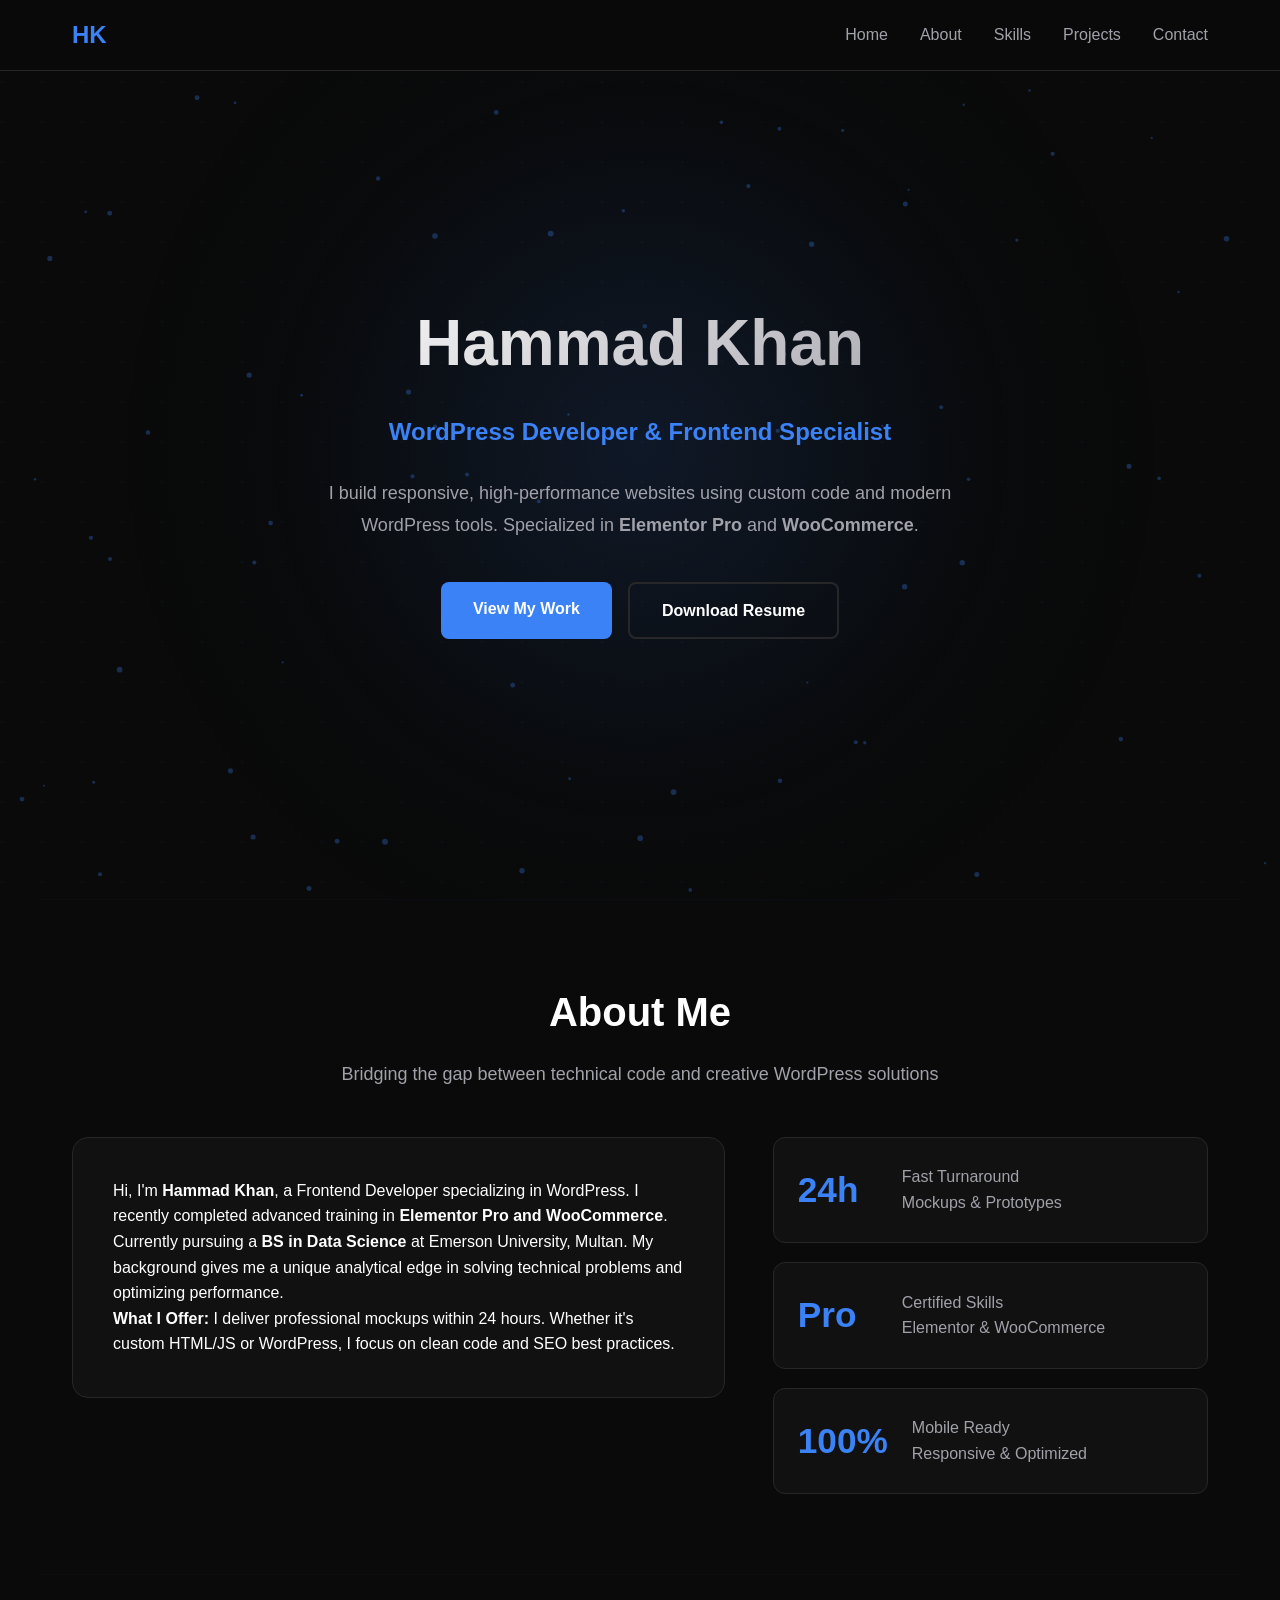
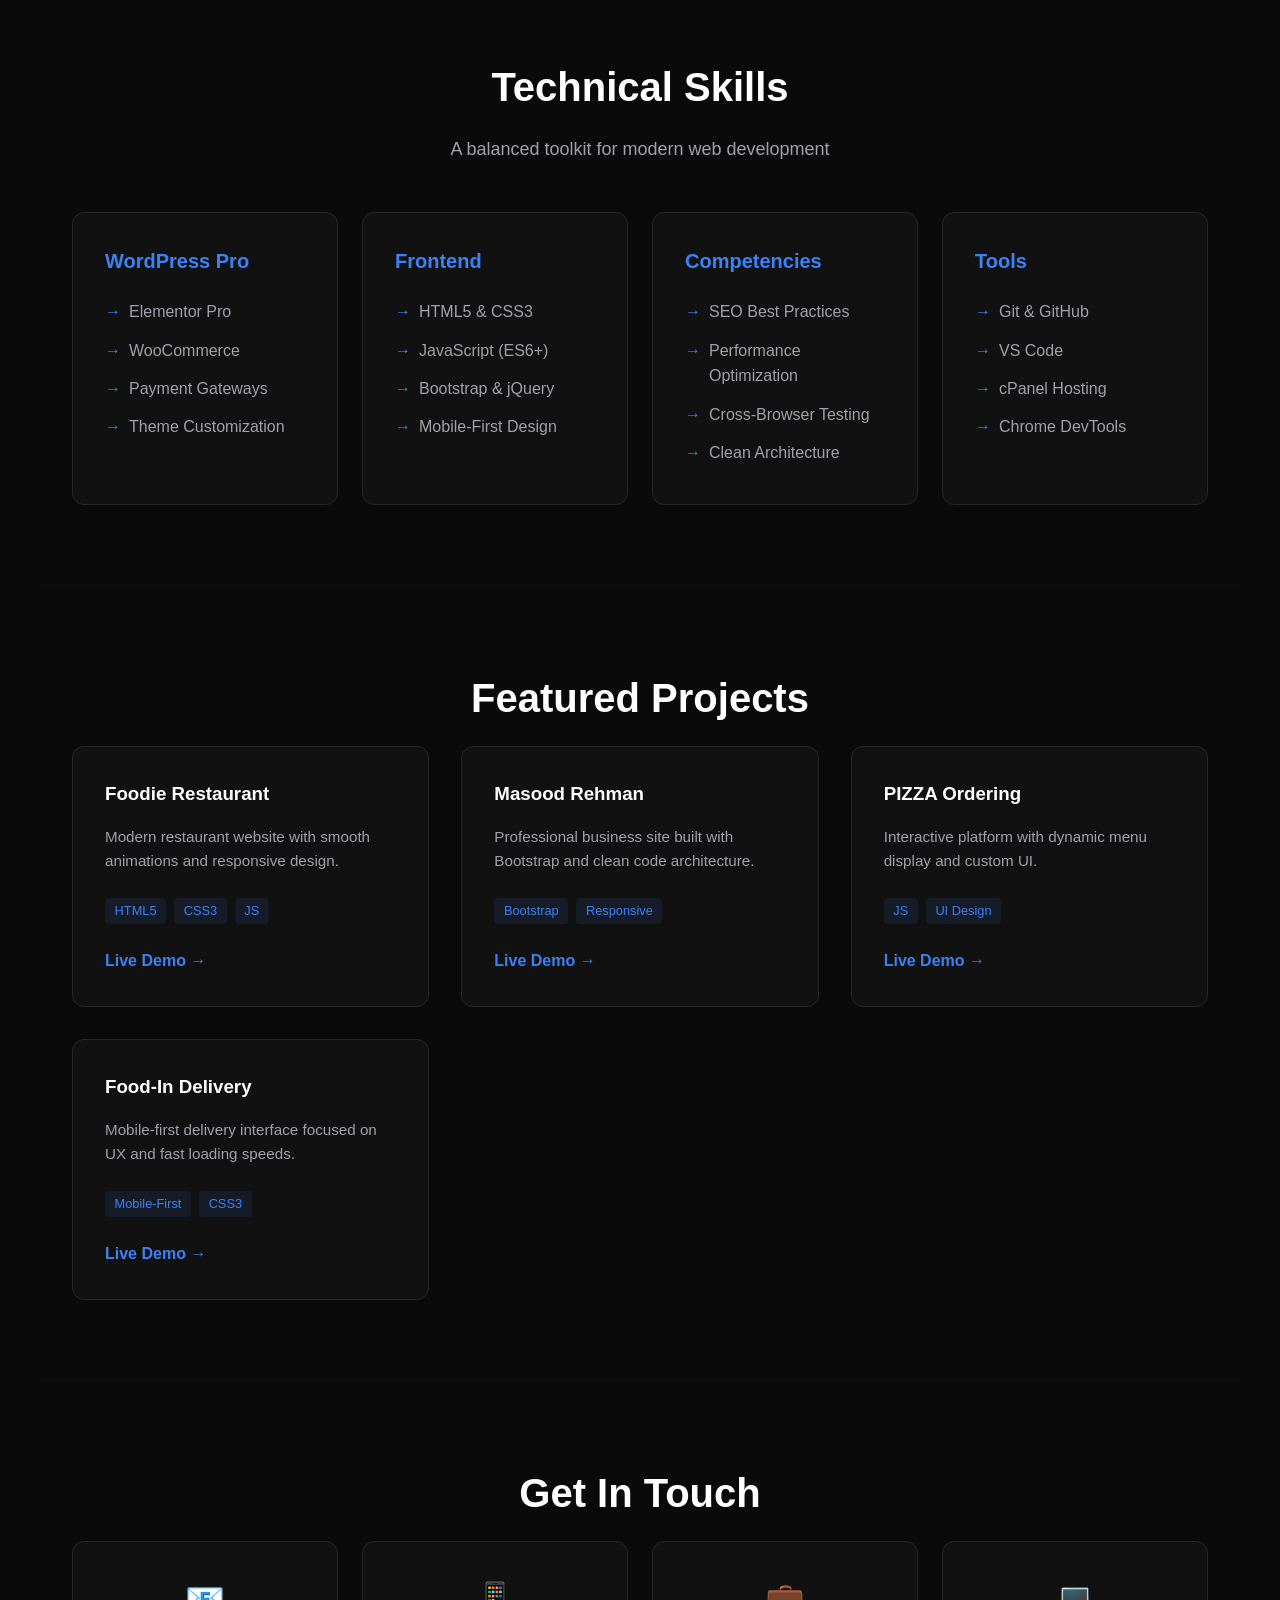
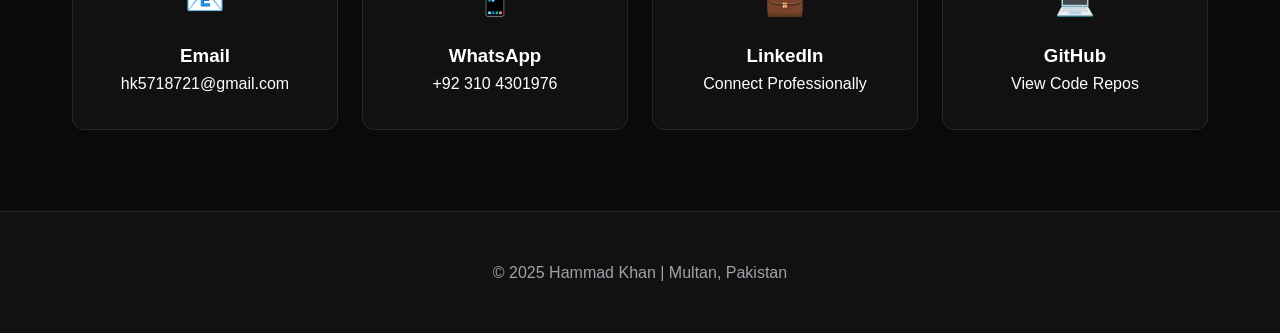
==== commit 952a77f2: "Update index.html" ====
--- a/index.html
+++ b/index.html
@@ -45,7 +45,7 @@
         <div class="about-content fade-in">
             <div class="about-text">
                 <p>
-                    Hi, I'm <strong>Hammad Khan</strong>, a Frontend Developer specializing in WordPress. I recently completed advanced training in <strong>Elementor Pro and WooCommerce (Dec 2025)</strong>.
+                    Hi, I'm <strong>Hammad Khan</strong>, a Frontend Developer specializing in WordPress. I recently completed advanced training in <strong>Elementor Pro and WooCommerce</strong>.
                 </p>
                 <p>
                     Currently pursuing a <strong>BS in Data Science</strong> at Emerson University, Multan. My background gives me a unique analytical edge in solving technical problems and optimizing performance.
@@ -213,3 +213,4 @@
     <script src="script.js"></script>
 </body>
 </html>
+
--- a/style.css
+++ b/style.css
@@ -0,0 +1,529 @@
+* {
+    margin: 0;
+    padding: 0;
+    box-sizing: border-box;
+}
+
+:root {
+    --bg-dark: #0a0a0a;
+    --bg-card: #111111;
+    --bg-hover: #1a1a1a;
+    --accent: #3b82f6;
+    --accent-hover: #2563eb;
+    --text-primary: #ffffff;
+    --text-secondary: #a1a1aa;
+    --border: #27272a;
+}
+
+body {
+    font-family: -apple-system, BlinkMacSystemFont, 'Segoe UI', Roboto, 'Helvetica Neue', Arial, sans-serif;
+    background: var(--bg-dark);
+    color: var(--text-primary);
+    line-height: 1.6;
+    overflow-x: hidden;
+    background-image: 
+        radial-gradient(circle at 2px 2px, rgba(59, 130, 246, 0.05) 1px, transparent 0);
+    background-size: 40px 40px; 
+    background-attachment: fixed; 
+}
+
+body::before {
+    content: "";
+    position: fixed;
+    top: 0;
+    left: 0;
+    width: 100%;
+    height: 100%;
+    background: radial-gradient(circle at 50% 50%, rgba(59, 130, 246, 0.03) 0%, transparent 70%);
+    pointer-events: none;
+    z-index: -1;
+    animation: pulseBg 10s infinite alternate;
+}
+
+@keyframes pulseBg {
+    0% { transform: scale(1) translate(0, 0); }
+    100% { transform: scale(1.2) translate(5%, 5%); }
+}
+
+section {
+    position: relative;
+    padding: 5rem 2rem;
+    max-width: 1200px;
+    margin: 0 auto;
+    border-bottom: 1px solid rgba(59, 130, 246, 0.03); 
+}
+
+nav {
+    position: fixed;
+    top: 0;
+    width: 100%;
+    background: rgba(10, 10, 10, 0.95);
+    backdrop-filter: blur(10px);
+    border-bottom: 1px solid var(--border);
+    padding: 1rem 0;
+    z-index: 1000;
+}
+
+nav .container {
+    max-width: 1200px;
+    margin: 0 auto;
+    padding: 0 2rem;
+    display: flex;
+    justify-content: space-between;
+    align-items: center;
+}
+
+nav .logo {
+    font-size: 1.5rem;
+    font-weight: 700;
+    color: var(--accent);
+}
+
+nav ul {
+    display: flex;
+    list-style: none;
+    gap: 2rem;
+}
+
+nav ul li a {
+    color: var(--text-secondary);
+    text-decoration: none;
+    font-weight: 500;
+    transition: all 0.3s ease;
+    position: relative;
+    padding: 5px 0;
+}
+
+nav ul li a:hover, nav ul li a.active {
+    color: var(--accent);
+}
+
+.mobile-menu {
+    display: none;
+    font-size: 1.5rem;
+    cursor: pointer;
+    color: var(--text-primary);
+}
+
+nav ul li a::after {
+    content: '';
+    position: absolute;
+    width: 0;
+    height: 2px;
+    bottom: 0;
+    left: 0;
+    background-color: var(--accent);
+    transition: width 0.3s ease;
+}
+
+nav ul li a:hover::after {
+    width: 100%;
+}
+
+.hero {
+    min-height: 100vh;
+    display: flex;
+    align-items: center;
+    justify-content: center;
+    padding: 6rem 2rem 4rem;
+    position: relative;
+    overflow: hidden;
+}
+
+.hero::before {
+    content: '';
+    position: absolute;
+    top: 0;
+    left: 0;
+    width: 100%;
+    height: 100%;
+    background: radial-gradient(circle at 50% 50%, rgba(59, 130, 246, 0.1) 0%, transparent 50%);
+    pointer-events: none;
+}
+
+
+#particles-canvas {
+    position: fixed; 
+    top: 0;
+    left: 0;
+    width: 100%;
+    height: 100%;
+    z-index: -1; 
+    pointer-events: none;
+}
+.hero-content {
+    max-width: 1200px;
+    margin: 0 auto;
+    text-align: center;
+    position: relative;
+    z-index: 1;
+}
+
+.hero h1 {
+    font-size: 4rem;
+    font-weight: 700;
+    margin-bottom: 1rem;
+    background: linear-gradient(135deg, #ffffff 0%, #a1a1aa 100%);
+    -webkit-background-clip: text;
+    -webkit-text-fill-color: transparent;
+    background-clip: text;
+}
+
+.hero .title {
+    font-size: 1.5rem;
+    color: var(--accent);
+    margin-bottom: 1.5rem;
+    font-weight: 600;
+}
+
+.hero p {
+    font-size: 1.125rem;
+    color: var(--text-secondary);
+    max-width: 700px;
+    margin: 0 auto 2.5rem;
+    line-height: 1.8;
+}
+
+
+.cta-buttons {
+    display: flex;
+    gap: 1rem;
+    justify-content: center;
+    flex-wrap: wrap;
+}
+
+.btn {
+    padding: 0.875rem 2rem;
+    border-radius: 0.5rem;
+    font-weight: 600;
+    text-decoration: none;
+    transition: all 0.3s;
+    cursor: pointer;
+    border: none;
+    font-size: 1rem;
+    display: inline-block;
+}
+
+.btn-primary {
+    background: var(--accent);
+    color: white;
+}
+
+.btn-primary:hover {
+    background: var(--accent-hover);
+    transform: translateY(-2px);
+}
+
+.btn-secondary {
+    background: transparent;
+    color: var(--text-primary);
+    border: 2px solid var(--border);
+}
+
+.btn-secondary:hover {
+    border-color: var(--accent);
+    color: var(--accent);
+}
+
+
+section {
+    padding: 5rem 2rem;
+    max-width: 1200px;
+    margin: 0 auto;
+}
+
+.section-title {
+    font-size: 2.5rem;
+    font-weight: 700;
+    margin-bottom: 1rem;
+    text-align: center;
+}
+
+.section-subtitle {
+    color: var(--text-secondary);
+    text-align: center;
+    margin-bottom: 3rem;
+    font-size: 1.125rem;
+}
+
+.about-content {
+    display: grid;
+    grid-template-columns: 1.2fr 0.8fr;
+    gap: 3rem;
+    align-items: start;
+}
+
+.about-text {
+    background: var(--bg-card);
+    padding: 2.5rem;
+    border-radius: 1rem;
+    border: 1px solid var(--border);
+    position: relative;
+}
+
+.stats {
+    display: grid;
+    grid-template-columns: 1fr; 
+    gap: 1.2rem;
+}
+
+.stat-item {
+    text-align: left;
+    padding: 1.5rem;
+    background: var(--bg-card);
+    border: 1px solid var(--border);
+    border-radius: 0.75rem;
+    transition: all 0.4s cubic-bezier(0.175, 0.885, 0.32, 1.275);
+    display: flex;
+    align-items: center;
+    gap: 1.5rem;
+    cursor: default;
+}
+
+
+.stat-item:hover {
+    transform: translateX(-10px) scale(1.02); 
+    border-color: var(--accent);
+    background: rgba(59, 130, 246, 0.05); 
+    box-shadow: 0 10px 30px rgba(0, 0, 0, 0.5), 0 0 20px rgba(59, 130, 246, 0.1);
+}
+
+.stat-item h3 {
+    font-size: 2.2rem;
+    color: var(--accent);
+    margin-bottom: 0;
+    min-width: 80px;
+}
+
+.stat-item p {
+    color: var(--text-secondary);
+    font-size: 1rem;
+    margin: 0;
+    font-weight: 500;
+}
+
+
+@media (max-width: 992px) {
+    .about-content {
+        grid-template-columns: 1fr;
+    }
+    .stats {
+        grid-template-columns: repeat(auto-fit, minmax(200px, 1fr));
+    }
+    .stat-item:hover {
+        transform: translateY(-10px) scale(1.02);
+    }
+}
+
+.skills-grid {
+    display: grid;
+    grid-template-columns: repeat(auto-fit, minmax(250px, 1fr));
+    gap: 1.5rem;
+}
+
+.skill-card {
+    background: var(--bg-card);
+    border: 1px solid var(--border);
+    border-radius: 0.75rem;
+    padding: 2rem;
+    transition: all 0.3s;
+}
+
+.skill-card:hover {
+    border-color: var(--accent);
+    transform: translateY(-5px);
+}
+
+.skill-card h3 {
+    font-size: 1.25rem;
+    margin-bottom: 1rem;
+    color: var(--accent);
+}
+
+.skill-card ul {
+    list-style: none;
+}
+
+.skill-card ul li {
+    color: var(--text-secondary);
+    padding: 0.4rem 0;
+    padding-left: 1.5rem;
+    position: relative;
+}
+
+.skill-card ul li::before {
+    content: "→";
+    position: absolute;
+    left: 0;
+    color: var(--accent);
+}
+
+.projects-grid {
+    display: grid;
+    grid-template-columns: repeat(auto-fit, minmax(280px, 1fr));
+    gap: 2rem;
+}
+
+.project-card {
+    background: var(--bg-card);
+    border: 1px solid var(--border);
+    border-radius: 0.75rem;
+    overflow: hidden;
+    transition: 0.3s;
+}
+
+.project-card:hover {
+    border-color: var(--accent);
+    transform: translateY(-5px);
+}
+
+.project-content {
+    padding: 2rem;
+}
+
+.project-card h3 {
+    margin-bottom: 1rem;
+}
+
+.project-card p {
+    color: var(--text-secondary);
+    font-size: 0.95rem;
+    margin-bottom: 1.5rem;
+}
+
+.project-tags {
+    display: flex;
+    flex-wrap: wrap;
+    gap: 0.5rem;
+    margin-bottom: 1.5rem;
+}
+
+.tag {
+    background: rgba(59, 130, 246, 0.1);
+    color: var(--accent);
+    padding: 0.2rem 0.6rem;
+    border-radius: 4px;
+    font-size: 0.8rem;
+}
+
+.project-link {
+    color: var(--accent);
+    text-decoration: none;
+    font-weight: 600;
+}
+
+.contact-grid {
+    display: grid;
+    grid-template-columns: repeat(auto-fit, minmax(240px, 1fr));
+    gap: 1.5rem;
+}
+
+.contact-card-link {
+    color: inherit;
+    display: block;
+    position: relative;
+    z-index: 10; 
+    cursor: pointer;
+}
+
+.contact-card {
+    background: var(--bg-card);
+    border: 1px solid var(--border);
+    border-radius: 0.75rem;
+    padding: 2rem;
+    text-align: center;
+    transition: 0.3s;
+}
+.contact-card:active {
+    transform: scale(0.95); 
+    transition: 0.1s;
+}
+.contact-card:hover {
+    border-color: var(--accent);
+    transform: translateY(-5px);
+}
+
+.contact-icon {
+    font-size: 2rem;
+    margin-bottom: 1rem;
+}
+
+
+footer {
+    background: var(--bg-card);
+    border-top: 1px solid var(--border);
+    padding: 3rem 2rem;
+    text-align: center;
+    color: var(--text-secondary);
+}
+
+.fade-in {
+    opacity: 0;
+    transform: translateY(20px);
+    transition: all 0.6s ease-out;
+}
+
+.fade-in.visible {
+    opacity: 1;
+    transform: translateY(0);
+}
+
+@media (max-width: 768px) {
+    .hero h1 { font-size: 2.5rem; }
+    nav ul { display: none; }
+    .mobile-menu { display: block; }
+    nav ul.show {
+        display: flex;
+        flex-direction: column;
+        position: absolute;
+        top: 100%;
+        left: 0;
+        width: 100%;
+        background: var(--bg-card);
+        padding: 1rem;
+    }
+    .about-content { grid-template-columns: 1fr; }
+    .stats { grid-template-columns: 1fr; }
+}
+
+
+.skill-card, .project-card, .contact-card {
+    background: var(--bg-card);
+    border: 1px solid var(--border);
+    border-radius: 0.75rem;
+    transition: all 0.4s cubic-bezier(0.175, 0.885, 0.32, 1.275);
+    cursor: pointer;
+}
+
+.skill-card:hover, .project-card:hover, .contact-card:hover {
+    transform: translateY(-10px) scale(1.03); 
+    border-color: var(--accent);
+    background: rgba(59, 130, 246, 0.05); 
+    box-shadow: 0 15px 35px rgba(0, 0, 0, 0.6), 0 0 20px rgba(59, 130, 246, 0.15);
+}
+
+
+.skill-card ul li {
+    transition: transform 0.3s ease;
+}
+
+.skill-card:hover ul li {
+    color: var(--text-primary);
+}
+
+
+.project-card:hover .project-link {
+    gap: 12px; 
+}
+
+
+.contact-card:hover .contact-icon {
+    transform: scale(1.2);
+    transition: transform 0.3s ease;
+}
+
+.contact-card-link {
+    text-decoration: none;
+    color: inherit;
+    display: block;
+}
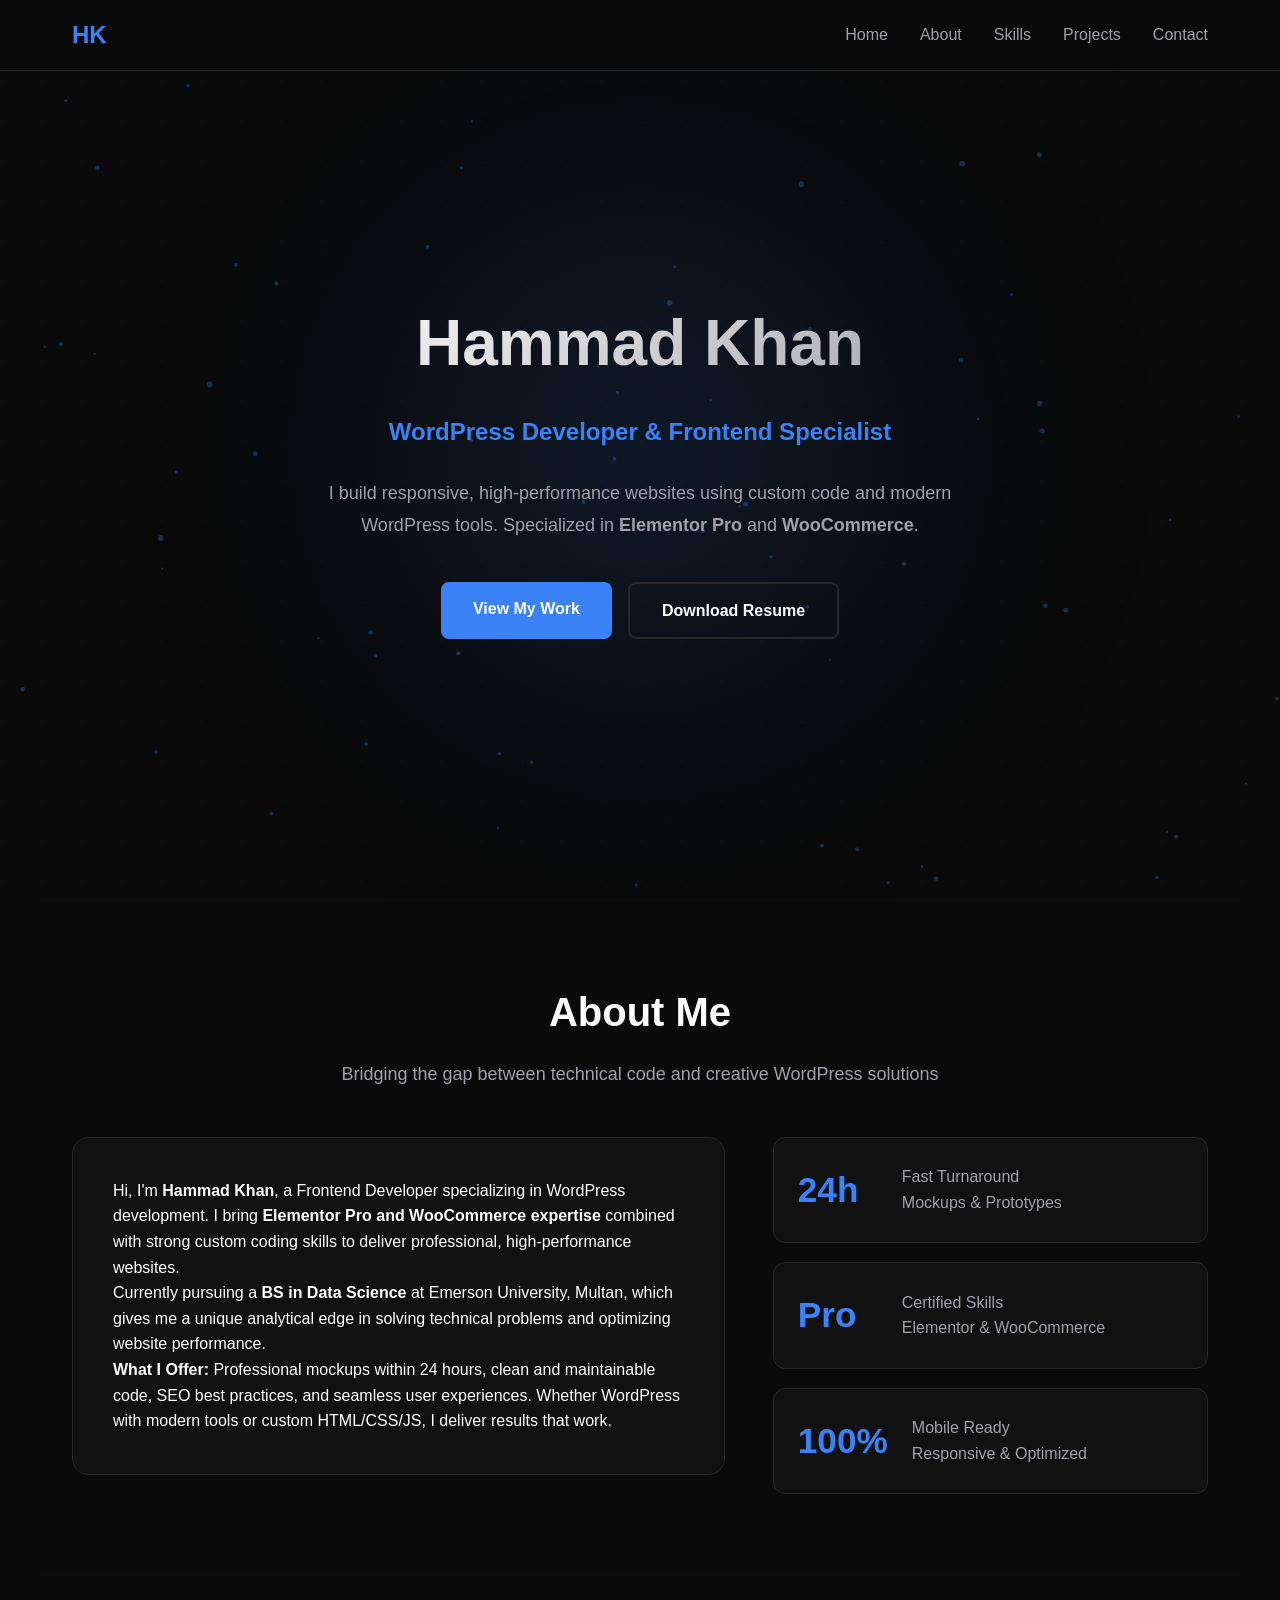
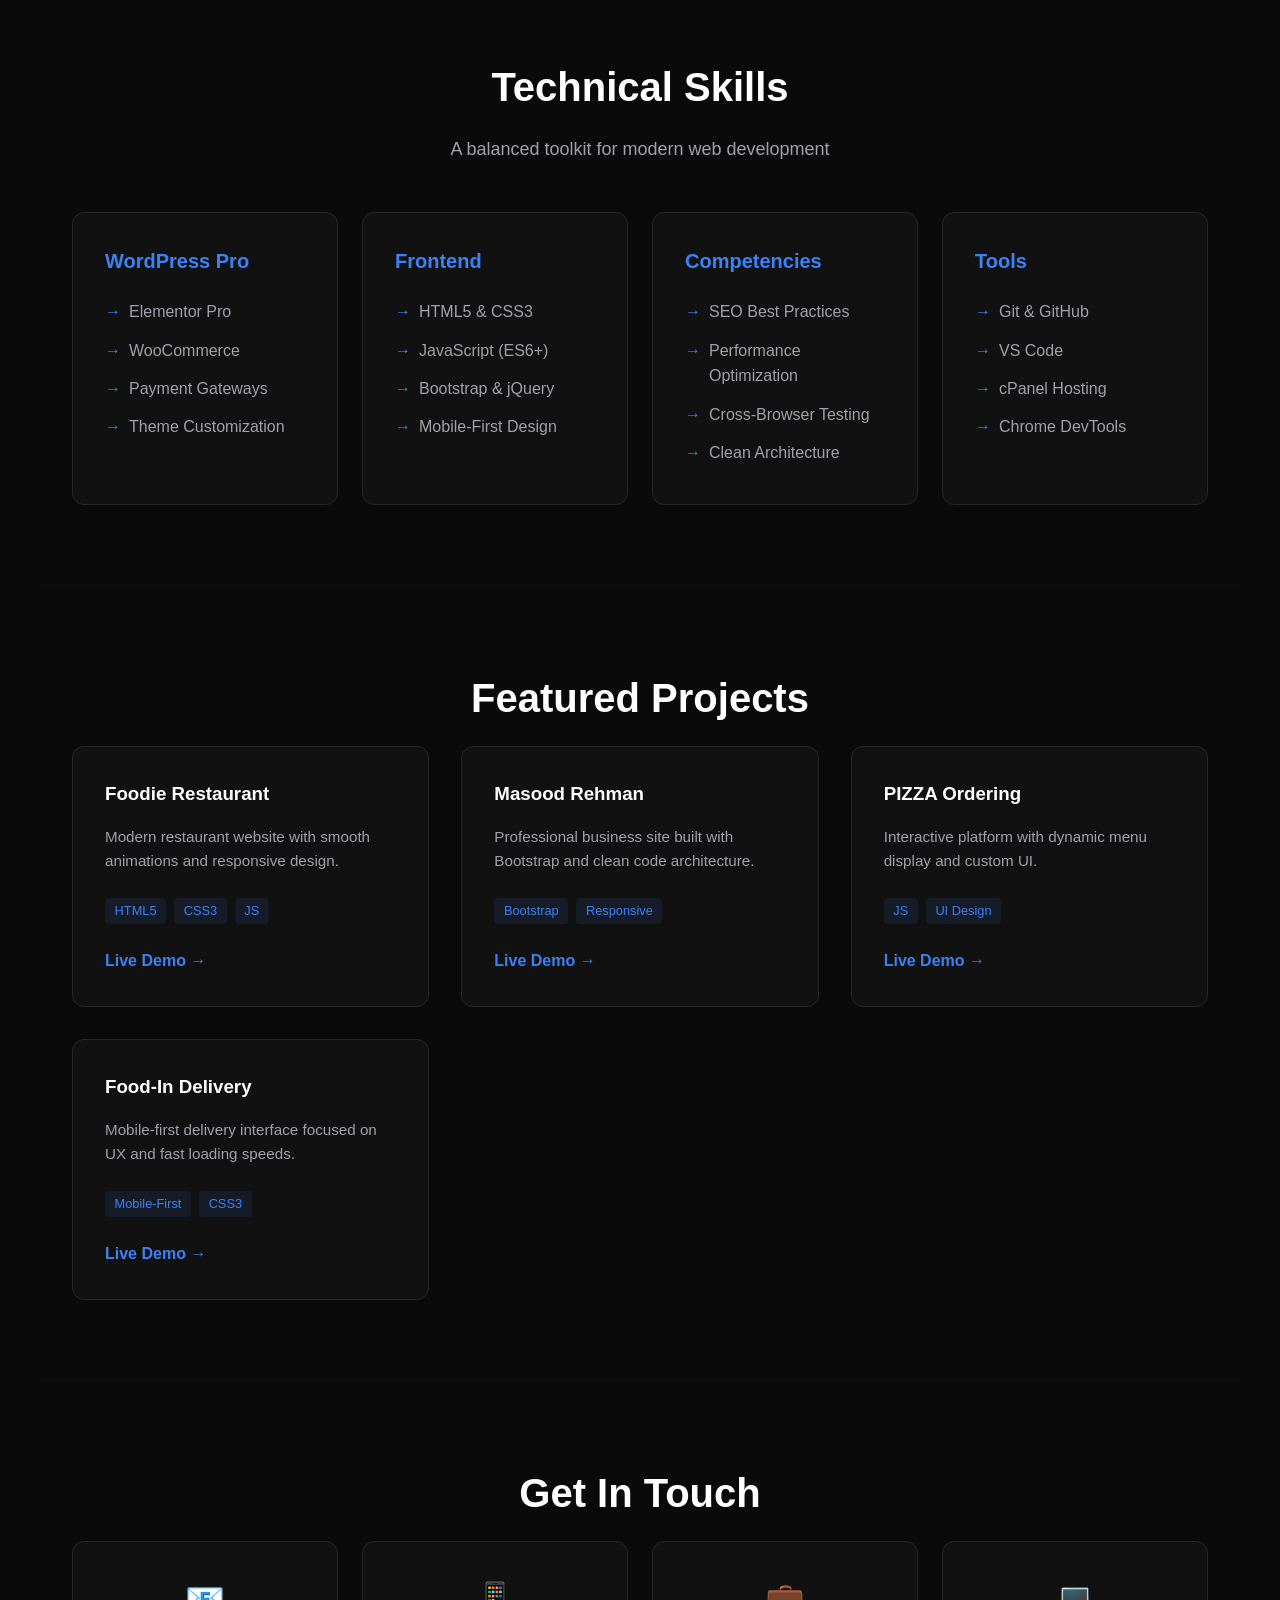
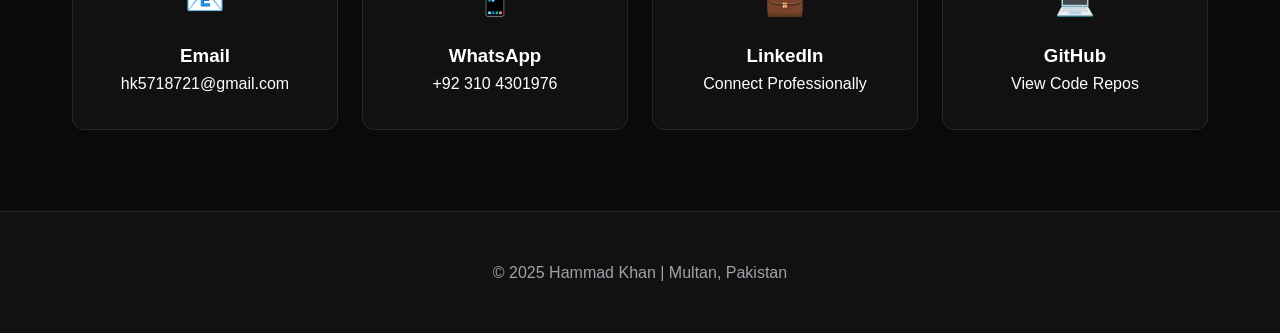
==== commit 2b16626c: "Update index.html" ====
--- a/index.html
+++ b/index.html
@@ -44,15 +44,15 @@
         
         <div class="about-content fade-in">
             <div class="about-text">
-                <p>
-                    Hi, I'm <strong>Hammad Khan</strong>, a Frontend Developer specializing in WordPress. I recently completed advanced training in <strong>Elementor Pro and WooCommerce</strong>.
-                </p>
-                <p>
-                    Currently pursuing a <strong>BS in Data Science</strong> at Emerson University, Multan. My background gives me a unique analytical edge in solving technical problems and optimizing performance.
-                </p>
-                <p>
-                    <strong>What I Offer:</strong> I deliver professional mockups within 24 hours. Whether it's custom HTML/JS or WordPress, I focus on clean code and SEO best practices.
-                </p>
+         <p>
+            Hi, I'm <strong>Hammad Khan</strong>, a Frontend Developer specializing in WordPress development. I bring <strong>Elementor Pro and WooCommerce expertise</strong> combined with strong custom coding skills to deliver professional, high-performance websites.
+        </p>
+        <p>
+        Currently pursuing a <strong>BS in Data Science</strong> at Emerson University, Multan, which gives me a unique analytical edge in solving technical problems and optimizing website performance.
+        </p>
+        <p>
+        <strong>What I Offer:</strong> Professional mockups within 24 hours, clean and maintainable code, SEO best practices, and seamless user experiences. Whether WordPress with modern tools or custom HTML/CSS/JS, I deliver results that work.
+        </p>
             </div>
 
             <div class="stats">
@@ -214,3 +214,4 @@
 </body>
 </html>
 
+
